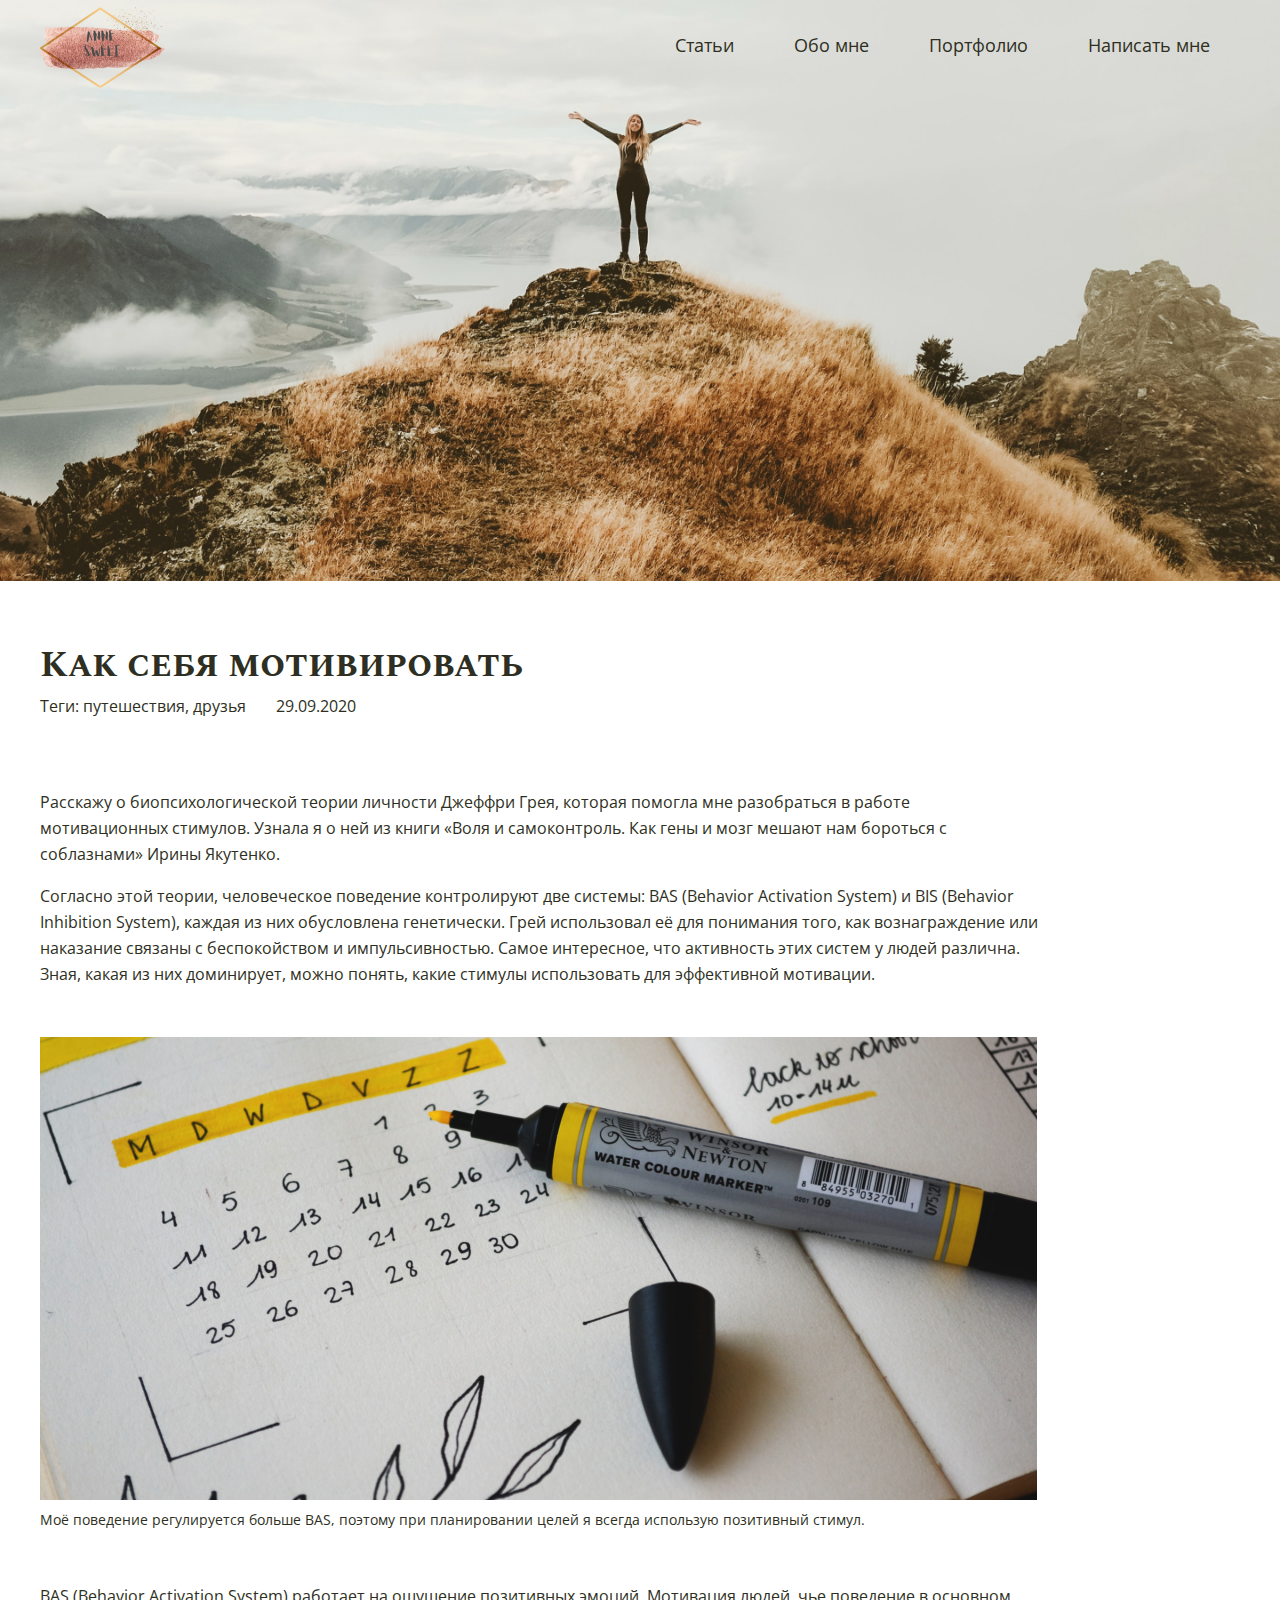
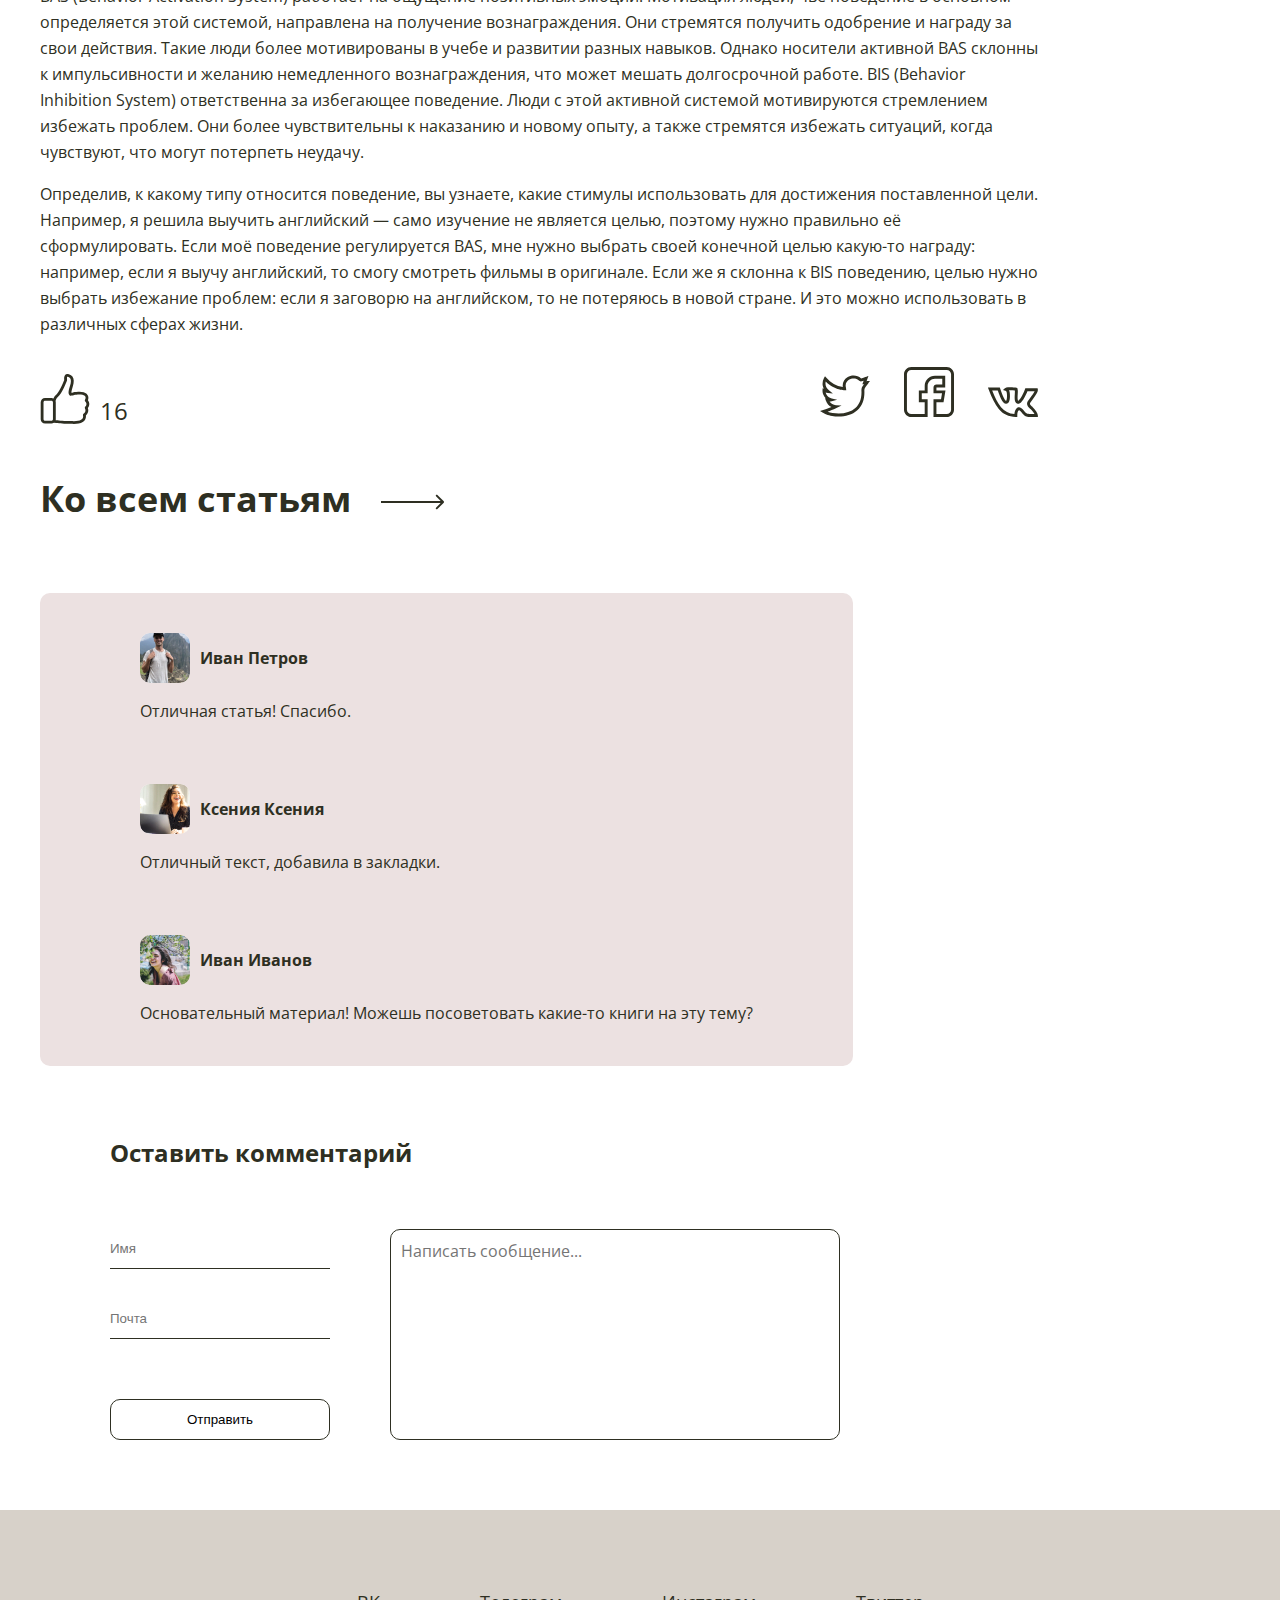
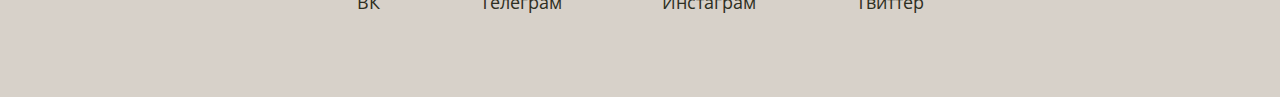
==== article1.html @ dd28cfa6 "Final" ====
<!DOCTYPE html>
<html lang="en">
<head>
    <meta charset="UTF-8">
    <meta name="viewport" content="width=device-width, initial-scale=1.0">
    <title>Как себя мотивировать</title>
    <link rel="stylesheet" href="./article1-style.css">
    <link href="https://fonts.googleapis.com/css2?family=Open+Sans:ital,wght@0,400;0,700;1,400&family=Spectral+SC:wght@700&display=swap" rel="stylesheet">
</head>
<body>
    <header class="intro">
        <div class="BG">
            <img src="./img/article-page-1/head.jpg" alt="">
        </div>
        
        <div class="head">
            <img src="./img/logo.png" alt="Anne sweet logo" class="logo">
            <nav class="nav">
                <a href='#' class="nav-item">Статьи</a>
                <a href='#' class="nav-item">Обо мне</a>
                <a href='#' class="nav-item">Портфолио</a>
                <a href='#' class="nav-item">Написать мне</a>
                
            </nav>
        </div>
    </header>

    <main>

        <div class="article">

            <div class="article-name">
                Как себя мотивировать
            </div>

            <div class="article-subname">
                <div>Теги: путешествия, друзья</div>
                <div>29.09.2020</div>
            </div>

            <p>
                Расскажу о биопсихологической теории личности Джеффри Грея, которая помогла мне разобраться в работе мотивационных стимулов. Узнала я о ней из книги «Воля и самоконтроль. Как гены и мозг мешают нам бороться с соблазнами» Ирины Якутенко.
            </p>
            <p>
                Согласно этой теории, человеческое поведение контролируют две системы: BAS (Behavior Activation System) и BIS (Behavior Inhibition System), каждая из них обусловлена генетически. Грей использовал её для понимания того, как вознаграждение или наказание связаны с беспокойством и импульсивностью. Самое интересное, что активность этих систем у людей различна. Зная, какая из них доминирует, можно понять, какие стимулы использовать для эффективной мотивации.
            </p>

            <figure>
                <img src="./img/article-page-1/calendar.jpg" alt="">
                <figcaption>Моё поведение регулируется больше BAS, поэтому при планировании целей я всегда использую позитивный стимул.</figcaption>
            </figure>

            <p>
                BAS (Behavior Activation System) работает на ощущение позитивных эмоций. Мотивация людей, чье поведение в основном определяется этой системой, направлена на получение вознаграждения. Они стремятся получить одобрение и награду
за свои действия. Такие люди более мотивированы в учебе и развитии разных навыков. Однако носители активной BAS склонны к импульсивности и желанию немедленного вознаграждения, что может мешать долгосрочной работе.
BIS (Behavior Inhibition System) ответственна за избегающее поведение. Люди с этой активной системой мотивируются стремлением избежать проблем. Они более чувствительны к наказанию и новому опыту, а также стремятся избежать ситуаций, когда чувствуют, что могут потерпеть неудачу.
            </p>

            <p>
                Определив, к какому типу относится поведение, вы узнаете, какие стимулы использовать для достижения поставленной цели. Например, я решила выучить английский — само изучение не является целью, поэтому нужно правильно
её сформулировать. Если моё поведение регулируется BAS, мне нужно выбрать своей конечной целью какую-то награду: например, если я выучу английский, то смогу смотреть фильмы в оригинале. Если же я склонна к BIS поведению, целью нужно выбрать избежание проблем: если я заговорю на английском, то не потеряюсь в новой стране. И это можно использовать в различных сферах жизни.
            </p>

            <div class="sharing">
                <div class="sharing-likes sharing-item">
                    <svg width="50" height="50" viewBox="0 0 50 50" fill="none" xmlns="http://www.w3.org/2000/svg">
                        <path d="M47.8435 33.9921C48.8682 32.6851 49.3596 31.284 49.2968 29.8411C49.2341 28.2518 48.5231 27.0075 47.9376 26.2442C48.6172 24.5504 48.8786 21.8841 46.6097 19.8139C44.9472 18.2978 42.1241 17.6182 38.2136 17.8064C35.4637 17.9318 33.1634 18.4442 33.0693 18.4651H33.0589C32.5361 18.5592 31.9819 18.6742 31.4173 18.7997C31.3755 18.1305 31.4905 16.468 32.7243 12.7248C34.1881 8.2706 34.1045 4.86198 32.4524 2.5826C30.7168 0.188206 27.9459 0 27.1304 0C26.3462 0 25.6247 0.324132 25.1124 0.920117C23.9518 2.26892 24.0877 4.75742 24.2341 5.90757C22.8539 9.60895 18.9853 18.6847 15.7126 21.2045C15.6498 21.2463 15.5976 21.2986 15.5453 21.3509C14.5833 22.3651 13.9351 23.463 13.4959 24.4249C12.879 24.0903 12.1785 23.9021 11.4257 23.9021H5.04758C2.64273 23.9021 0.697937 25.8574 0.697937 28.2518V45.2426C0.697937 47.6474 2.65319 49.5922 5.04758 49.5922H11.4257C12.3562 49.5922 13.2241 49.2995 13.9351 48.7976L16.3922 49.0903C16.7686 49.1426 23.4604 49.9895 30.3299 49.8536C31.5741 49.9477 32.7452 50 33.8326 50C35.7042 50 37.3353 49.8536 38.6946 49.5609C41.8941 48.8812 44.0794 47.522 45.1877 45.5249C46.0346 43.9983 46.0346 42.4822 45.8987 41.5203C47.9794 39.6382 48.3454 37.5575 48.2722 36.0937C48.2304 35.2468 48.0421 34.5253 47.8435 33.9921ZM5.04758 46.7691C4.20066 46.7691 3.52102 46.079 3.52102 45.2426V28.2413C3.52102 27.3944 4.21111 26.7148 5.04758 26.7148H11.4257C12.2726 26.7148 12.9522 27.4049 12.9522 28.2413V45.2321C12.9522 46.079 12.2621 46.7587 11.4257 46.7587H5.04758V46.7691ZM45.1668 32.7687C44.7276 33.2288 44.644 33.9293 44.9786 34.473C44.9786 34.4835 45.4073 35.2154 45.4595 36.2192C45.5327 37.5889 44.874 38.8018 43.4938 39.8369C43.0024 40.2133 42.8037 40.8616 43.0129 41.4471C43.0129 41.4575 43.4625 42.8377 42.7306 44.1447C42.03 45.3994 40.4721 46.2986 38.1091 46.8005C36.2165 47.2083 33.6444 47.2815 30.4867 47.0305C30.4449 47.0305 30.3926 47.0305 30.3403 47.0305C23.6172 47.1769 16.8209 46.2986 16.7477 46.2882H16.7372L15.6812 46.1627C15.7439 45.8699 15.7753 45.5563 15.7753 45.2426V28.2413C15.7753 27.7917 15.7021 27.3526 15.5766 26.9448C15.7649 26.2442 16.2876 24.6863 17.5214 23.3584C22.2161 19.6361 26.8063 7.07863 27.0049 6.53492C27.0886 6.31535 27.1095 6.07486 27.0677 5.83438C26.8899 4.66332 26.9526 3.23087 27.2036 2.80217C27.7577 2.81263 29.2529 2.96947 30.1521 4.21372C31.2186 5.688 31.1768 8.32288 30.0267 11.8151C28.2701 17.1372 28.1237 19.9394 29.5143 21.1731C30.2044 21.79 31.1245 21.8214 31.7937 21.5809C32.4315 21.4345 33.038 21.3091 33.613 21.215C33.6549 21.2045 33.7071 21.1941 33.749 21.1836C36.9589 20.4831 42.7096 20.0544 44.7067 21.8737C46.4006 23.4212 45.1981 25.4705 45.0622 25.6901C44.6754 26.2756 44.7904 27.0389 45.3132 27.5094C45.3236 27.5199 46.4215 28.555 46.4738 29.9456C46.5156 30.8762 46.0764 31.8277 45.1668 32.7687Z" fill="#2E2F22"/>
                    </svg>

                    <div class="sharing-likes-number">16</div>
                </div>

                <div class="sharing-sm">
                    <svg class="sharing-sm-item" width="50" height="42" viewBox="0 0 50 42" fill="none" xmlns="http://www.w3.org/2000/svg">
                        <path d="M50 6.05512C46.8548 6.20008 46.9234 6.18826 46.5679 6.21801L48.4306 0.898417C48.4306 0.898417 42.6163 3.03732 41.1423 3.41993C37.2711 -0.0594536 31.517 -0.213186 27.4033 2.3152C24.0345 4.38619 22.2263 7.94264 22.8294 12.0995C16.2731 11.1897 10.7491 8.08187 6.38771 2.84277L5.00832 1.18604L3.97758 3.0789C2.67487 5.47071 2.24228 8.20547 2.75917 10.7792C2.97127 11.8352 3.33176 12.8422 3.8311 13.7852L2.64778 13.3267L2.5074 15.3039C2.36511 17.3123 3.03383 19.6568 4.29649 21.5748C4.65202 22.115 5.10979 22.7082 5.69 23.2934L5.07851 23.1995L5.82466 25.4651C6.80542 28.4417 8.84247 30.7446 11.4861 32.0248C8.8459 33.1452 6.7131 33.8601 3.2074 35.0133L0 36.0676L2.96249 37.6874C4.09203 38.305 8.08334 40.3676 12.027 40.9863C20.7931 42.3611 30.6629 41.2415 37.3074 35.2574C42.9039 30.217 44.7403 23.0473 44.3588 15.5861C44.3012 14.4566 44.6106 13.3786 45.2301 12.5512C46.471 10.8944 49.9924 6.06619 50 6.05512ZM42.8875 10.7964C41.8587 12.1701 41.3433 13.9245 41.4356 15.7357C41.8205 23.2617 39.7728 29.0982 35.3489 33.0823C30.1811 37.7366 21.8456 39.5634 12.4805 38.0944C10.7845 37.8285 9.03168 37.233 7.58095 36.6383C10.5202 35.627 12.7899 34.7256 16.4555 32.9907L21.5725 30.5687L15.9229 30.2071C13.2168 30.0339 10.9634 28.7224 9.57832 26.5931C10.3138 26.5503 11.0229 26.4313 11.729 26.2345L17.1173 24.7338L11.684 23.4032C9.04388 22.7566 7.53899 21.177 6.74133 19.9654C6.21757 19.1693 5.8754 18.3537 5.67017 17.6018C6.2149 17.7479 6.85005 17.8521 7.8743 17.9535L12.9032 18.451L8.91876 15.3428C6.04782 13.1035 4.89731 9.73936 5.74074 6.50526C14.7007 15.7986 25.2209 15.1002 26.2798 15.3458C26.0467 13.0818 26.0406 13.0765 25.9796 12.8609C24.6235 8.067 27.5955 5.63284 28.936 4.80886C31.736 3.08805 36.1805 2.82865 39.2589 5.66374C39.9239 6.27561 40.823 6.51632 41.6645 6.30728C42.4198 6.11959 43.0397 5.92085 43.6466 5.70455L42.3832 9.31249L43.996 9.31364C43.6916 9.72181 43.3266 10.2105 42.8875 10.7964Z" fill="#2E2F22"/>
                    </svg>
                        

                    <svg class="sharing-sm-item" width="50" height="50" viewBox="0 0 50 50" fill="none" xmlns="http://www.w3.org/2000/svg">
                        <path d="M7.32422 50H23.6328V32.2266H17.7734V26.3672H23.6328V19.043C23.6328 15.0043 26.9184 11.7188 30.957 11.7188H38.2812V17.5781H32.4219C30.8064 17.5781 29.4922 18.8923 29.4922 20.5078V26.3672H38.0169L37.0403 32.2266H29.4922V50H42.6758C46.7144 50 50 46.7144 50 42.6758V7.32422C50 3.2856 46.7144 0 42.6758 0H7.32422C3.2856 0 0 3.2856 0 7.32422V42.6758C0 46.7144 3.2856 50 7.32422 50ZM2.92969 7.32422C2.92969 4.90112 4.90112 2.92969 7.32422 2.92969H42.6758C45.0989 2.92969 47.0703 4.90112 47.0703 7.32422V42.6758C47.0703 45.0989 45.0989 47.0703 42.6758 47.0703H32.4219V35.1562H39.5222L41.4753 23.4375H32.4219V20.5078H41.2109V8.78906H30.957C25.3029 8.78906 20.7031 13.3888 20.7031 19.043V23.4375H14.8438V35.1562H20.7031V47.0703H7.32422C4.90112 47.0703 2.92969 45.0989 2.92969 42.6758V7.32422Z" fill="#2E2F22"/>
                    </svg>

                    <svg class="sharing-sm-item" width="50" height="30" viewBox="0 0 50 30" fill="none" xmlns="http://www.w3.org/2000/svg">
                        <path d="M44.5058 19.8928L44.4787 19.8676C44.0518 19.4736 42.7441 18.201 42.3032 17.6448C41.7855 16.9509 41.9049 16.4962 42.2929 15.8149C42.7831 14.9539 43.7653 13.6332 44.8048 12.2348C48.1343 7.75707 50.2839 4.65724 49.8414 2.4554L49.603 1.27932L37.307 1.28466C37.2639 1.40063 36.6223 4.21932 33.9146 9.01898C31.9512 12.4991 30.6634 13.5924 30.2098 13.7854L30.1396 13.7641C29.992 13.5817 29.7341 13.0896 29.628 11.8213C29.5174 10.4926 29.6155 8.88394 29.7104 7.3283C29.8215 5.50411 29.9172 3.92863 29.6879 2.80139L29.3145 0.96499C28.8632 0.892893 27.2111 0.255455 22.6078 0.207009C18.6226 0.166191 17.4519 0.74183 16.877 1.24919L14.9754 2.92727L17.379 3.73599C18.2938 4.04384 18.5974 4.39899 18.8465 6.15947C19.0091 7.30694 19.0941 9.23527 18.9186 10.9568C18.6665 13.4253 18.0619 13.8846 18.0306 13.909C17.9264 13.8736 17.0433 13.4871 15.5102 10.2458C14.4467 7.99778 13.5144 5.33855 12.833 3.39686C12.0533 1.17327 12.1937 1.64668 11.7981 0.596108L-0.0976562 0.595727L0.672151 2.587C3.88146 10.8966 6.82603 17.3858 10.7666 22.0466C15.1203 27.196 20.5311 29.8923 27.8195 29.8923H29.2843V28.4274C29.2843 27.058 29.3976 26.0719 29.6406 25.3242C29.789 24.8687 29.9862 24.4922 30.1934 24.0974C30.5009 23.516 30.8015 23.2669 30.9655 23.2299C31.1143 23.1959 31.3759 23.305 31.6659 23.5213C32.4982 24.142 33.1589 24.9576 33.8586 25.8212C34.8679 27.0675 35.9116 28.3557 37.5676 29.1991C38.4724 29.66 40.1311 29.8927 41.0439 29.8927C41.2854 29.8927 49.8918 29.8923 49.9024 29.8923L49.8395 28.3672C49.7457 26.0867 47.9508 23.2352 44.5058 19.8928ZM41.1008 26.9626H41.0771C40.4477 26.9729 39.2464 26.7665 38.897 26.5887C37.7961 26.028 37.0267 25.0777 36.1352 23.9776C35.3528 23.0113 34.5437 22.0122 33.4172 21.1726C32.5062 20.4932 31.6788 20.2945 31.0219 20.2945C30.7595 20.2945 30.5237 20.3261 30.3216 20.3719C29.559 20.5436 28.4684 21.0921 27.6013 22.7321C27.3568 23.1986 27.0794 23.727 26.8548 24.4182C26.6194 25.1414 26.4729 25.9452 26.4031 26.9229C20.9107 26.6109 16.6249 24.438 13.0039 20.1552C9.63747 16.1731 6.98892 10.6032 4.18397 3.52428C4.38691 3.52428 9.47229 3.52504 9.77251 3.52504C9.86444 3.78329 9.96363 4.06635 10.0689 4.36618C10.8032 6.46084 11.8092 9.32911 12.9944 11.7751C14.6916 15.2778 16.2415 16.8399 18.0195 16.8399C18.9072 16.8399 19.7033 16.4638 20.3217 15.7515C21.2033 14.7365 21.7152 13.061 21.8869 10.6292C22.0223 8.71151 21.8964 6.80149 21.7476 5.74901C21.6248 4.88307 21.4497 3.97403 21.0225 3.15959C22.8432 3.07757 25.2812 3.20727 26.8258 3.42891C26.9661 4.19338 26.8746 5.69599 26.7861 7.14977C26.5721 10.6616 26.3512 14.2856 28.2101 15.9812C28.537 16.2795 28.8838 16.4393 28.8937 16.4458L29.8398 16.7361C30.2048 16.6236 32.3193 17.6963 36.3232 10.7089C37.6061 8.47004 38.8005 5.89016 39.4437 4.2052C40.9352 4.20215 46.0168 4.20787 46.6138 4.20863C45.7681 6.06983 43.7638 8.72448 42.4538 10.4865C41.3117 12.0223 40.3256 13.3487 39.7469 14.3649C38.6719 16.2528 38.8528 17.9355 39.9724 19.4198L39.9899 19.4427C40.6148 20.238 42.1578 21.7105 42.4779 22.0073C44.7965 24.2583 45.9138 25.8754 46.4456 26.9622H41.1008V26.9626Z" fill="#2E2F22"/>
                    </svg>   
                        
                </div>
            </div>

            <div class="back">
                Ко всем статьям
                <svg width="64" height="16" viewBox="0 0 64 16" fill="none" xmlns="http://www.w3.org/2000/svg">
                    <path d="M62.7796 8.70711C63.1702 8.31658 63.1702 7.68342 62.7796 7.29289L56.4157 0.928932C56.0252 0.538408 55.392 0.538408 55.0015 0.928932C54.6109 1.31946 54.6109 1.95262 55.0015 2.34315L60.6583 8L55.0015 13.6569C54.6109 14.0474 54.6109 14.6805 55.0015 15.0711C55.392 15.4616 56.0252 15.4616 56.4157 15.0711L62.7796 8.70711ZM0 9H62.0725V7H0V9Z" fill="#2E2F22"/>
                </svg>
                    
            </div>
            

        </div>

        <div class="reviews rounded">
            <div class="reviews-item">
                <div class="reviews-item-up">
                    <img class="rounded" src="./img/article-page-1/avatars/1.jpg" alt="">
                    <div class="reviews-item-up-name">Иван Петров</div>
                </div>
                <div class="reviews-item-content">
                    Отличная статья! Спасибо.
                </div>
            </div>

            <div class="reviews-item">
                <div class="reviews-item-up">
                    <img class="rounded" src="./img/article-page-1/avatars/2.jpg" alt="">
                    <div class="reviews-item-up-name">Ксения Ксения</div>
                </div>
                <div class="reviews-item-content">
                    Отличный текст, добавила в закладки.
                </div>
            </div>

            <div class="reviews-item">
                <div class="reviews-item-up">
                    <img class="rounded" src="./img/article-page-1/avatars/3.png" alt="">
                    <div class="reviews-item-up-name">Иван Иванов</div>
                </div>
                <div class="reviews-item-content">
                    Основательный материал! Можешь посоветовать какие-то книги на эту тему?
                </div>
            </div>
        </div>

        <form action="https://echo.htmlacademy.ru/courses" method="post" class="form">
            <div class="form-title">Оставить комментарий</div>
            
            <div class="form-inner">
                <div class="form-left">
                    <input type="text" name="name" class="form-name form-item" placeholder="Имя" required>
                    <input type="email" name="email" class="form-email form-item" placeholder="Почта" required>
                    <input type="button" name='submit' value="Отправить" class="rounded submit-button">
                </div>

                <div class="form-right">
                    <textarea  min="10" max="200" class="form-message rounded" name="message" placeholder="Написать сообщение..."></textarea>
                </div>
            </div>
        
        </form>

    </main>


    <footer class="footer">

        <div class="footer-item footer-vk">ВК</div>
        <div class="footer-item footer-telegram">Телеграм</div>
        <div class="footer-item footer-instagram">Инстаграм</div>
        <div class="footer-item footer-twitter">Твиттер</div>

    </footer>



</body>
</html>
---- article1-style.css ----
body {
    margin: 0;
    box-sizing: border-box;
    font-family: 'Open Sans';
    font-style: normal;
    font-weight: normal;
    font-size: 18px;
    line-height: 25px;
    color: #2E2F22;
}

/* p {
    font-family: Open Sans;
    font-style: normal;
    font-weight: normal;
    font-size: 16px;
    line-height: 26px;
} */

a {
    text-decoration: none;
    color: #2E2F22;
}

.rounded {
    border-radius: 10px;
}

.button {
    margin-top: 80px;
    background-color: #fff;
    padding: 14px 50px;
    outline: none;
    border: 1px solid black;
    cursor: pointer;
}

/* ХЕДЕР */

.BG {
    width: 100%;
    height: 581px;
    position: absolute;
    top: 0;
    left: 0;
    overflow: hidden;
    z-index: -1;
}

.BG img {
    object-fit: cover;
    width: 100%;
    

}

/* ХЕДЕР НАВИГАЦИЯ */

.head {
    display: flex;
    justify-content: space-between;
    width: 1200px;
    margin: 5px auto 0;
    align-items: center;
}

.nav {
    display: flex;
}

.nav-item {
    margin: 0 30px;
    border-bottom: 2px solid transparent;
    transition: border-bottom 0.2s;
}

.nav-item:hover {
    border-bottom: 2px solid #2E2F22;
}

/* MAIN */

main {
    font-family: Open Sans;
    font-style: normal;
    font-weight: normal;
    font-size: 16px;
    line-height: 26px;
    color: #2E2F22;
    margin: 550px auto 0;
    width: 1200px;


    color: #2E2F22;
}

/* СТАТЬЯ */

figure {
    margin: 50px 0;
}

figcaption {
    font-family: Open Sans;
    font-style: normal;
    font-weight: normal;
    font-size: 14px;
    line-height: 26px;
}

.article {
    padding-right: 202px;
    box-sizing: border-box;
}

.article-name {
    font-family: Spectral SC;
    font-style: normal;
    font-weight: bold;
    font-size: 36px;
    line-height: 55px;
}

.article-subname {
    display: flex;
    margin-bottom: 70px;
}

.article-subname div:first-child {
    margin-right: 30px;
}

/* ОЦЕНКА И СОЦСЕТИ */

.sharing {
    display: flex;
    justify-content: space-between;
    margin: 30px 0 50px;
}

.sharing-item {
    display: flex;
    align-items: flex-end;
}

.sharing-likes div {
    font-size: 24px;
    line-height: 26px;
    margin-left: 10px;
}

.sharing-sm-item {
    margin-left: 30px;
}

/* НАЗАД К СТАТЬЯМ */

.back {
    display: flex;
    align-items: center;
    font-weight: bold;
    font-size: 36px;
    line-height: 49px;
    cursor: pointer;
    width: fit-content;
}

.back svg {
    margin-left: 30px;
    margin-top: 6px;
}

/* ОТЗЫВЫ */

.reviews {
    background-color: #ECE1E1;
    padding: 40px 100px;
    width: fit-content;
    margin: 70px 0;
}

.reviews-item-up {
    display: flex;
    align-items: center;
}

.reviews-item-up-name {
    font-weight: bold;
    line-height: 22px;
    margin-left: 10px;
}

.reviews-item-content {
    margin: 15px 0 60px;
}

.reviews-item:last-child .reviews-item-content {
    margin-bottom: 0;
}

/* ФОРМА */

form {
    margin: 70px 0;
    padding: 0 70px;
    font-family: Open Sans;
    font-style: normal;
    font-weight: normal;
    font-size: 16px;
    line-height: 22px;
}

.form-title {
    font-weight: bold;
    font-size: 24px;
    line-height: 33px;
}

.form-inner {
    display: flex;
    margin-top: 60px;
}

.form-left {
    display: flex;
    flex-direction: column;
    margin-right: 60px;
    width: 220px;
}

.form-item {
    outline: none;
    border: none;
    border-bottom: 1px solid #2E2F22;
    padding: 12px 0;
    margin-bottom: 30px;
    
}

.form-message {
    outline: none;
    width: 450px;
    height: 100%;
    border: 1px solid #2E2F22;
    resize: none;
    padding: 10px;
    box-sizing: border-box;
    font-family: Open Sans;
    font-size: 16px;
    line-height: 22px;
}

.submit-button {
    outline: none;
    justify-self: center;
    background-color: #fff;
    border: 1px solid #2E2F22;
    padding: 12px 0;
    cursor: pointer;
    margin-top: 30px;
}



/* ФУТЕР */

footer {
    display: flex;
    padding: 80px;
    justify-content: center;
    background-color: #D7D1C9;
}

.footer-item {
    margin: 0 50px;
    border-bottom: 2px solid transparent;
    cursor: pointer;
    transition: border-bottom 0.1s;
}

.footer-item:hover {
    border-bottom: 2px solid #2E2F22;
}
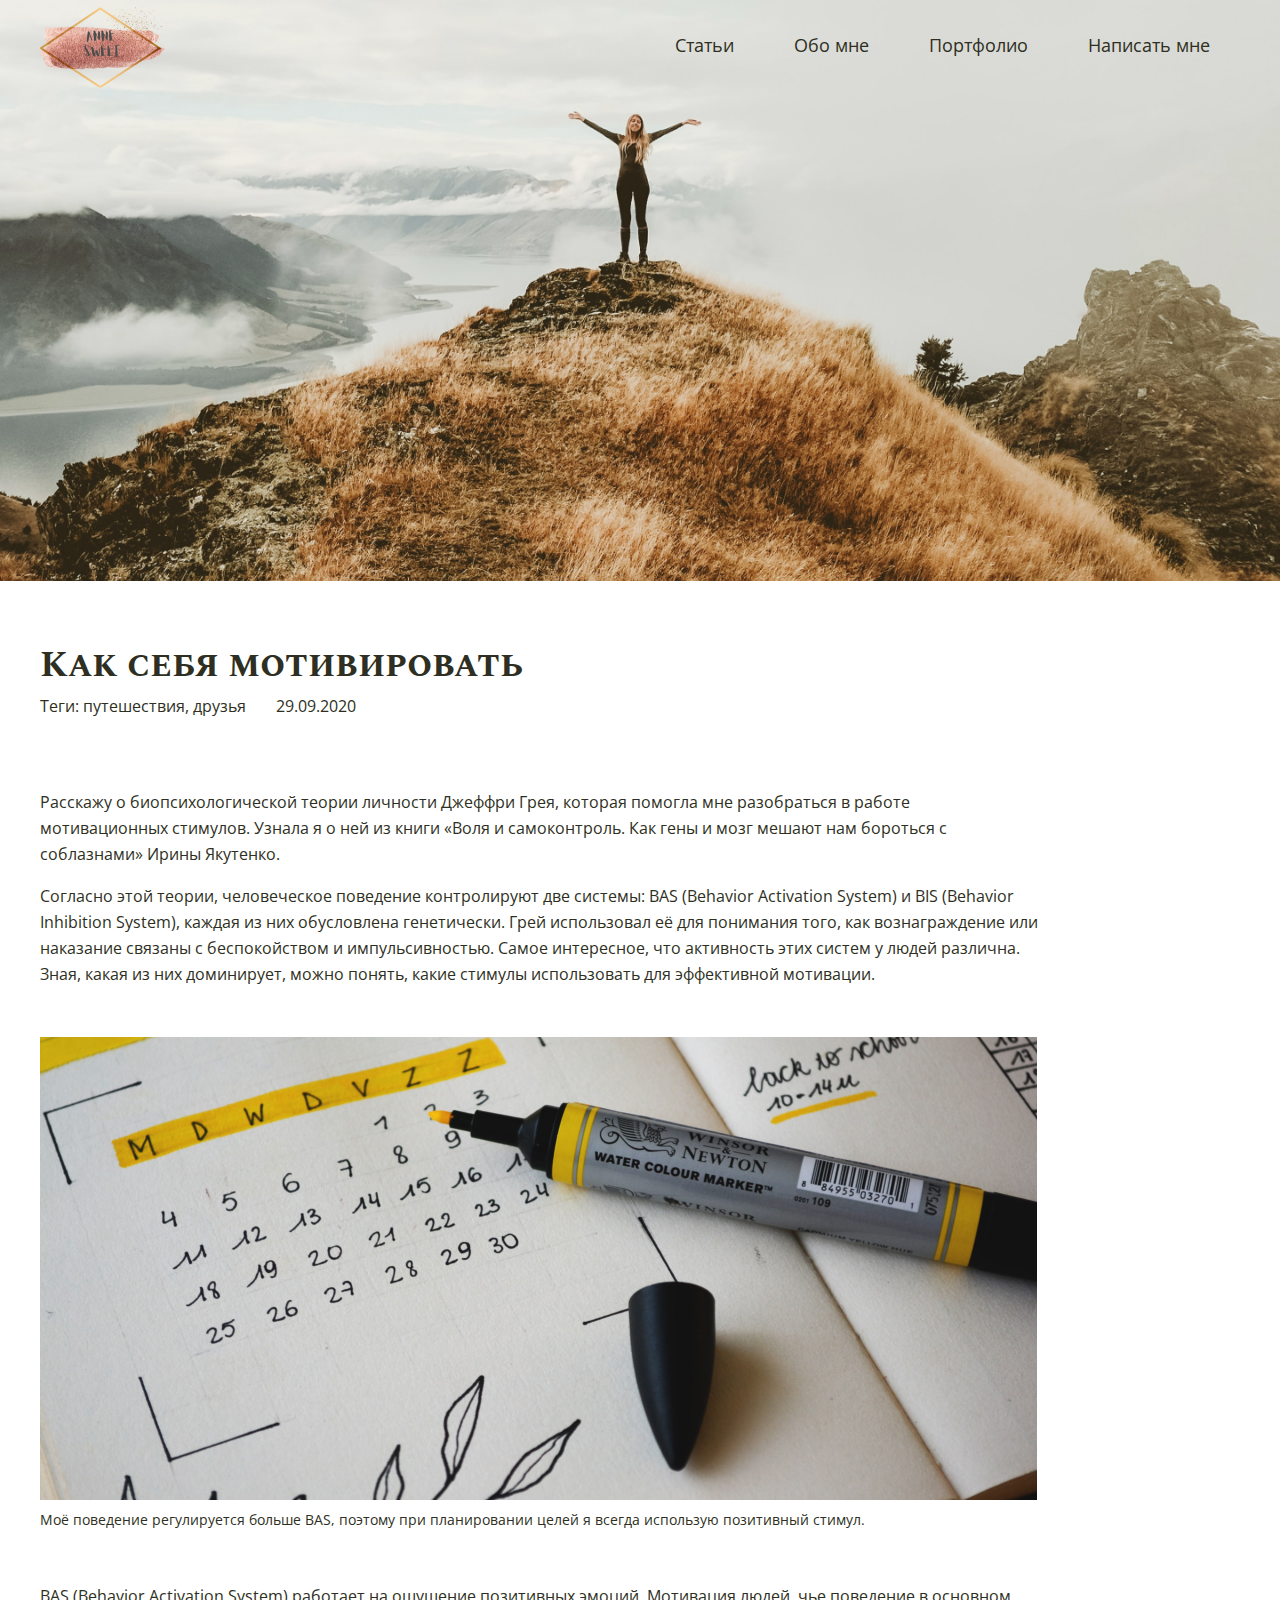
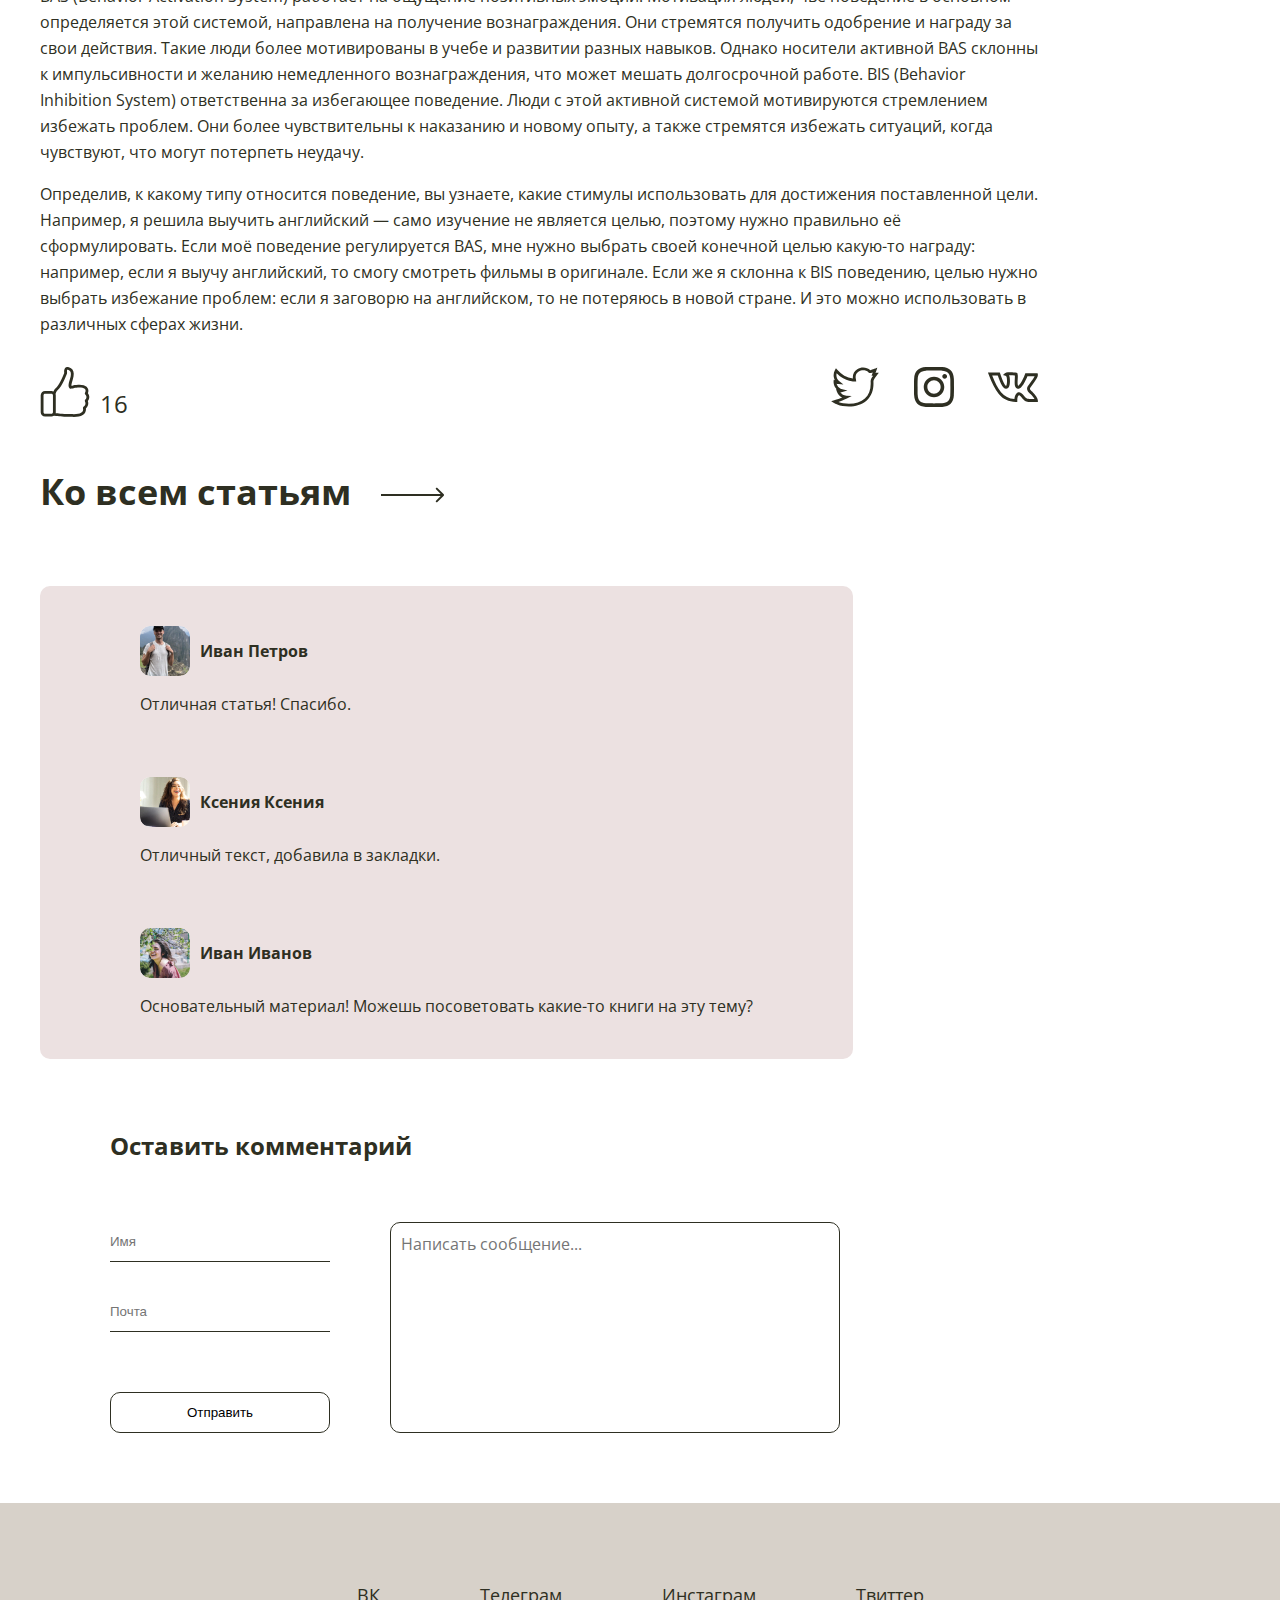
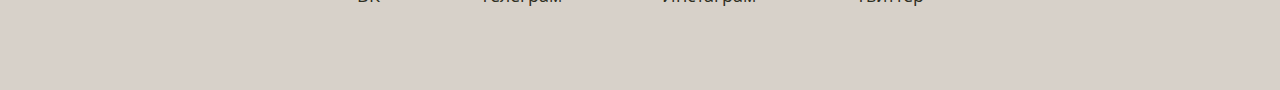
==== commit 511aa3b6: "links" ====
--- a/article1.html
+++ b/article1.html
@@ -6,6 +6,7 @@
     <title>Как себя мотивировать</title>
     <link rel="stylesheet" href="./article1-style.css">
     <link href="https://fonts.googleapis.com/css2?family=Open+Sans:ital,wght@0,400;0,700;1,400&family=Spectral+SC:wght@700&display=swap" rel="stylesheet">
+    <script src="./article1.js" defer></script>
 </head>
 <body>
     <header class="intro">
@@ -16,10 +17,10 @@
         <div class="head">
             <img src="./img/logo.png" alt="Anne sweet logo" class="logo">
             <nav class="nav">
-                <a href='#' class="nav-item">Статьи</a>
-                <a href='#' class="nav-item">Обо мне</a>
-                <a href='#' class="nav-item">Портфолио</a>
-                <a href='#' class="nav-item">Написать мне</a>
+                <a href='./index.html#articles' class="nav-item">Статьи</a>
+                <a href='./index.html#aboutMe' class="nav-item">Обо мне</a>
+                <a href='./index.html#portfolio' class="nav-item">Портфолио</a>
+                <a href='./index.html#form' class="nav-item">Написать мне</a>
                 
             </nav>
         </div>
@@ -62,38 +63,43 @@
             </p>
 
             <div class="sharing">
-                <div class="sharing-likes sharing-item">
-                    <svg width="50" height="50" viewBox="0 0 50 50" fill="none" xmlns="http://www.w3.org/2000/svg">
+                <a class="sharing-likes sharing-item">
+                    <svg class="like" width="50" height="50" viewBox="0 0 50 50" fill="none" xmlns="http://www.w3.org/2000/svg">
                         <path d="M47.8435 33.9921C48.8682 32.6851 49.3596 31.284 49.2968 29.8411C49.2341 28.2518 48.5231 27.0075 47.9376 26.2442C48.6172 24.5504 48.8786 21.8841 46.6097 19.8139C44.9472 18.2978 42.1241 17.6182 38.2136 17.8064C35.4637 17.9318 33.1634 18.4442 33.0693 18.4651H33.0589C32.5361 18.5592 31.9819 18.6742 31.4173 18.7997C31.3755 18.1305 31.4905 16.468 32.7243 12.7248C34.1881 8.2706 34.1045 4.86198 32.4524 2.5826C30.7168 0.188206 27.9459 0 27.1304 0C26.3462 0 25.6247 0.324132 25.1124 0.920117C23.9518 2.26892 24.0877 4.75742 24.2341 5.90757C22.8539 9.60895 18.9853 18.6847 15.7126 21.2045C15.6498 21.2463 15.5976 21.2986 15.5453 21.3509C14.5833 22.3651 13.9351 23.463 13.4959 24.4249C12.879 24.0903 12.1785 23.9021 11.4257 23.9021H5.04758C2.64273 23.9021 0.697937 25.8574 0.697937 28.2518V45.2426C0.697937 47.6474 2.65319 49.5922 5.04758 49.5922H11.4257C12.3562 49.5922 13.2241 49.2995 13.9351 48.7976L16.3922 49.0903C16.7686 49.1426 23.4604 49.9895 30.3299 49.8536C31.5741 49.9477 32.7452 50 33.8326 50C35.7042 50 37.3353 49.8536 38.6946 49.5609C41.8941 48.8812 44.0794 47.522 45.1877 45.5249C46.0346 43.9983 46.0346 42.4822 45.8987 41.5203C47.9794 39.6382 48.3454 37.5575 48.2722 36.0937C48.2304 35.2468 48.0421 34.5253 47.8435 33.9921ZM5.04758 46.7691C4.20066 46.7691 3.52102 46.079 3.52102 45.2426V28.2413C3.52102 27.3944 4.21111 26.7148 5.04758 26.7148H11.4257C12.2726 26.7148 12.9522 27.4049 12.9522 28.2413V45.2321C12.9522 46.079 12.2621 46.7587 11.4257 46.7587H5.04758V46.7691ZM45.1668 32.7687C44.7276 33.2288 44.644 33.9293 44.9786 34.473C44.9786 34.4835 45.4073 35.2154 45.4595 36.2192C45.5327 37.5889 44.874 38.8018 43.4938 39.8369C43.0024 40.2133 42.8037 40.8616 43.0129 41.4471C43.0129 41.4575 43.4625 42.8377 42.7306 44.1447C42.03 45.3994 40.4721 46.2986 38.1091 46.8005C36.2165 47.2083 33.6444 47.2815 30.4867 47.0305C30.4449 47.0305 30.3926 47.0305 30.3403 47.0305C23.6172 47.1769 16.8209 46.2986 16.7477 46.2882H16.7372L15.6812 46.1627C15.7439 45.8699 15.7753 45.5563 15.7753 45.2426V28.2413C15.7753 27.7917 15.7021 27.3526 15.5766 26.9448C15.7649 26.2442 16.2876 24.6863 17.5214 23.3584C22.2161 19.6361 26.8063 7.07863 27.0049 6.53492C27.0886 6.31535 27.1095 6.07486 27.0677 5.83438C26.8899 4.66332 26.9526 3.23087 27.2036 2.80217C27.7577 2.81263 29.2529 2.96947 30.1521 4.21372C31.2186 5.688 31.1768 8.32288 30.0267 11.8151C28.2701 17.1372 28.1237 19.9394 29.5143 21.1731C30.2044 21.79 31.1245 21.8214 31.7937 21.5809C32.4315 21.4345 33.038 21.3091 33.613 21.215C33.6549 21.2045 33.7071 21.1941 33.749 21.1836C36.9589 20.4831 42.7096 20.0544 44.7067 21.8737C46.4006 23.4212 45.1981 25.4705 45.0622 25.6901C44.6754 26.2756 44.7904 27.0389 45.3132 27.5094C45.3236 27.5199 46.4215 28.555 46.4738 29.9456C46.5156 30.8762 46.0764 31.8277 45.1668 32.7687Z" fill="#2E2F22"/>
                     </svg>
 
                     <div class="sharing-likes-number">16</div>
-                </div>
+                </a>
 
                 <div class="sharing-sm">
-                    <svg class="sharing-sm-item" width="50" height="42" viewBox="0 0 50 42" fill="none" xmlns="http://www.w3.org/2000/svg">
-                        <path d="M50 6.05512C46.8548 6.20008 46.9234 6.18826 46.5679 6.21801L48.4306 0.898417C48.4306 0.898417 42.6163 3.03732 41.1423 3.41993C37.2711 -0.0594536 31.517 -0.213186 27.4033 2.3152C24.0345 4.38619 22.2263 7.94264 22.8294 12.0995C16.2731 11.1897 10.7491 8.08187 6.38771 2.84277L5.00832 1.18604L3.97758 3.0789C2.67487 5.47071 2.24228 8.20547 2.75917 10.7792C2.97127 11.8352 3.33176 12.8422 3.8311 13.7852L2.64778 13.3267L2.5074 15.3039C2.36511 17.3123 3.03383 19.6568 4.29649 21.5748C4.65202 22.115 5.10979 22.7082 5.69 23.2934L5.07851 23.1995L5.82466 25.4651C6.80542 28.4417 8.84247 30.7446 11.4861 32.0248C8.8459 33.1452 6.7131 33.8601 3.2074 35.0133L0 36.0676L2.96249 37.6874C4.09203 38.305 8.08334 40.3676 12.027 40.9863C20.7931 42.3611 30.6629 41.2415 37.3074 35.2574C42.9039 30.217 44.7403 23.0473 44.3588 15.5861C44.3012 14.4566 44.6106 13.3786 45.2301 12.5512C46.471 10.8944 49.9924 6.06619 50 6.05512ZM42.8875 10.7964C41.8587 12.1701 41.3433 13.9245 41.4356 15.7357C41.8205 23.2617 39.7728 29.0982 35.3489 33.0823C30.1811 37.7366 21.8456 39.5634 12.4805 38.0944C10.7845 37.8285 9.03168 37.233 7.58095 36.6383C10.5202 35.627 12.7899 34.7256 16.4555 32.9907L21.5725 30.5687L15.9229 30.2071C13.2168 30.0339 10.9634 28.7224 9.57832 26.5931C10.3138 26.5503 11.0229 26.4313 11.729 26.2345L17.1173 24.7338L11.684 23.4032C9.04388 22.7566 7.53899 21.177 6.74133 19.9654C6.21757 19.1693 5.8754 18.3537 5.67017 17.6018C6.2149 17.7479 6.85005 17.8521 7.8743 17.9535L12.9032 18.451L8.91876 15.3428C6.04782 13.1035 4.89731 9.73936 5.74074 6.50526C14.7007 15.7986 25.2209 15.1002 26.2798 15.3458C26.0467 13.0818 26.0406 13.0765 25.9796 12.8609C24.6235 8.067 27.5955 5.63284 28.936 4.80886C31.736 3.08805 36.1805 2.82865 39.2589 5.66374C39.9239 6.27561 40.823 6.51632 41.6645 6.30728C42.4198 6.11959 43.0397 5.92085 43.6466 5.70455L42.3832 9.31249L43.996 9.31364C43.6916 9.72181 43.3266 10.2105 42.8875 10.7964Z" fill="#2E2F22"/>
-                    </svg>
-                        
-
-                    <svg class="sharing-sm-item" width="50" height="50" viewBox="0 0 50 50" fill="none" xmlns="http://www.w3.org/2000/svg">
-                        <path d="M7.32422 50H23.6328V32.2266H17.7734V26.3672H23.6328V19.043C23.6328 15.0043 26.9184 11.7188 30.957 11.7188H38.2812V17.5781H32.4219C30.8064 17.5781 29.4922 18.8923 29.4922 20.5078V26.3672H38.0169L37.0403 32.2266H29.4922V50H42.6758C46.7144 50 50 46.7144 50 42.6758V7.32422C50 3.2856 46.7144 0 42.6758 0H7.32422C3.2856 0 0 3.2856 0 7.32422V42.6758C0 46.7144 3.2856 50 7.32422 50ZM2.92969 7.32422C2.92969 4.90112 4.90112 2.92969 7.32422 2.92969H42.6758C45.0989 2.92969 47.0703 4.90112 47.0703 7.32422V42.6758C47.0703 45.0989 45.0989 47.0703 42.6758 47.0703H32.4219V35.1562H39.5222L41.4753 23.4375H32.4219V20.5078H41.2109V8.78906H30.957C25.3029 8.78906 20.7031 13.3888 20.7031 19.043V23.4375H14.8438V35.1562H20.7031V47.0703H7.32422C4.90112 47.0703 2.92969 45.0989 2.92969 42.6758V7.32422Z" fill="#2E2F22"/>
-                    </svg>
-
-                    <svg class="sharing-sm-item" width="50" height="30" viewBox="0 0 50 30" fill="none" xmlns="http://www.w3.org/2000/svg">
-                        <path d="M44.5058 19.8928L44.4787 19.8676C44.0518 19.4736 42.7441 18.201 42.3032 17.6448C41.7855 16.9509 41.9049 16.4962 42.2929 15.8149C42.7831 14.9539 43.7653 13.6332 44.8048 12.2348C48.1343 7.75707 50.2839 4.65724 49.8414 2.4554L49.603 1.27932L37.307 1.28466C37.2639 1.40063 36.6223 4.21932 33.9146 9.01898C31.9512 12.4991 30.6634 13.5924 30.2098 13.7854L30.1396 13.7641C29.992 13.5817 29.7341 13.0896 29.628 11.8213C29.5174 10.4926 29.6155 8.88394 29.7104 7.3283C29.8215 5.50411 29.9172 3.92863 29.6879 2.80139L29.3145 0.96499C28.8632 0.892893 27.2111 0.255455 22.6078 0.207009C18.6226 0.166191 17.4519 0.74183 16.877 1.24919L14.9754 2.92727L17.379 3.73599C18.2938 4.04384 18.5974 4.39899 18.8465 6.15947C19.0091 7.30694 19.0941 9.23527 18.9186 10.9568C18.6665 13.4253 18.0619 13.8846 18.0306 13.909C17.9264 13.8736 17.0433 13.4871 15.5102 10.2458C14.4467 7.99778 13.5144 5.33855 12.833 3.39686C12.0533 1.17327 12.1937 1.64668 11.7981 0.596108L-0.0976562 0.595727L0.672151 2.587C3.88146 10.8966 6.82603 17.3858 10.7666 22.0466C15.1203 27.196 20.5311 29.8923 27.8195 29.8923H29.2843V28.4274C29.2843 27.058 29.3976 26.0719 29.6406 25.3242C29.789 24.8687 29.9862 24.4922 30.1934 24.0974C30.5009 23.516 30.8015 23.2669 30.9655 23.2299C31.1143 23.1959 31.3759 23.305 31.6659 23.5213C32.4982 24.142 33.1589 24.9576 33.8586 25.8212C34.8679 27.0675 35.9116 28.3557 37.5676 29.1991C38.4724 29.66 40.1311 29.8927 41.0439 29.8927C41.2854 29.8927 49.8918 29.8923 49.9024 29.8923L49.8395 28.3672C49.7457 26.0867 47.9508 23.2352 44.5058 19.8928ZM41.1008 26.9626H41.0771C40.4477 26.9729 39.2464 26.7665 38.897 26.5887C37.7961 26.028 37.0267 25.0777 36.1352 23.9776C35.3528 23.0113 34.5437 22.0122 33.4172 21.1726C32.5062 20.4932 31.6788 20.2945 31.0219 20.2945C30.7595 20.2945 30.5237 20.3261 30.3216 20.3719C29.559 20.5436 28.4684 21.0921 27.6013 22.7321C27.3568 23.1986 27.0794 23.727 26.8548 24.4182C26.6194 25.1414 26.4729 25.9452 26.4031 26.9229C20.9107 26.6109 16.6249 24.438 13.0039 20.1552C9.63747 16.1731 6.98892 10.6032 4.18397 3.52428C4.38691 3.52428 9.47229 3.52504 9.77251 3.52504C9.86444 3.78329 9.96363 4.06635 10.0689 4.36618C10.8032 6.46084 11.8092 9.32911 12.9944 11.7751C14.6916 15.2778 16.2415 16.8399 18.0195 16.8399C18.9072 16.8399 19.7033 16.4638 20.3217 15.7515C21.2033 14.7365 21.7152 13.061 21.8869 10.6292C22.0223 8.71151 21.8964 6.80149 21.7476 5.74901C21.6248 4.88307 21.4497 3.97403 21.0225 3.15959C22.8432 3.07757 25.2812 3.20727 26.8258 3.42891C26.9661 4.19338 26.8746 5.69599 26.7861 7.14977C26.5721 10.6616 26.3512 14.2856 28.2101 15.9812C28.537 16.2795 28.8838 16.4393 28.8937 16.4458L29.8398 16.7361C30.2048 16.6236 32.3193 17.6963 36.3232 10.7089C37.6061 8.47004 38.8005 5.89016 39.4437 4.2052C40.9352 4.20215 46.0168 4.20787 46.6138 4.20863C45.7681 6.06983 43.7638 8.72448 42.4538 10.4865C41.3117 12.0223 40.3256 13.3487 39.7469 14.3649C38.6719 16.2528 38.8528 17.9355 39.9724 19.4198L39.9899 19.4427C40.6148 20.238 42.1578 21.7105 42.4779 22.0073C44.7965 24.2583 45.9138 25.8754 46.4456 26.9622H41.1008V26.9626Z" fill="#2E2F22"/>
-                    </svg>   
+                    <a href="https://twitter.com/thealekzzz">
+                        <svg class="sharing-sm-item" width="50" height="40" viewBox="0 0 50 42" fill="none" xmlns="http://www.w3.org/2000/svg">
+                            <path d="M50 6.05512C46.8548 6.20008 46.9234 6.18826 46.5679 6.21801L48.4306 0.898417C48.4306 0.898417 42.6163 3.03732 41.1423 3.41993C37.2711 -0.0594536 31.517 -0.213186 27.4033 2.3152C24.0345 4.38619 22.2263 7.94264 22.8294 12.0995C16.2731 11.1897 10.7491 8.08187 6.38771 2.84277L5.00832 1.18604L3.97758 3.0789C2.67487 5.47071 2.24228 8.20547 2.75917 10.7792C2.97127 11.8352 3.33176 12.8422 3.8311 13.7852L2.64778 13.3267L2.5074 15.3039C2.36511 17.3123 3.03383 19.6568 4.29649 21.5748C4.65202 22.115 5.10979 22.7082 5.69 23.2934L5.07851 23.1995L5.82466 25.4651C6.80542 28.4417 8.84247 30.7446 11.4861 32.0248C8.8459 33.1452 6.7131 33.8601 3.2074 35.0133L0 36.0676L2.96249 37.6874C4.09203 38.305 8.08334 40.3676 12.027 40.9863C20.7931 42.3611 30.6629 41.2415 37.3074 35.2574C42.9039 30.217 44.7403 23.0473 44.3588 15.5861C44.3012 14.4566 44.6106 13.3786 45.2301 12.5512C46.471 10.8944 49.9924 6.06619 50 6.05512ZM42.8875 10.7964C41.8587 12.1701 41.3433 13.9245 41.4356 15.7357C41.8205 23.2617 39.7728 29.0982 35.3489 33.0823C30.1811 37.7366 21.8456 39.5634 12.4805 38.0944C10.7845 37.8285 9.03168 37.233 7.58095 36.6383C10.5202 35.627 12.7899 34.7256 16.4555 32.9907L21.5725 30.5687L15.9229 30.2071C13.2168 30.0339 10.9634 28.7224 9.57832 26.5931C10.3138 26.5503 11.0229 26.4313 11.729 26.2345L17.1173 24.7338L11.684 23.4032C9.04388 22.7566 7.53899 21.177 6.74133 19.9654C6.21757 19.1693 5.8754 18.3537 5.67017 17.6018C6.2149 17.7479 6.85005 17.8521 7.8743 17.9535L12.9032 18.451L8.91876 15.3428C6.04782 13.1035 4.89731 9.73936 5.74074 6.50526C14.7007 15.7986 25.2209 15.1002 26.2798 15.3458C26.0467 13.0818 26.0406 13.0765 25.9796 12.8609C24.6235 8.067 27.5955 5.63284 28.936 4.80886C31.736 3.08805 36.1805 2.82865 39.2589 5.66374C39.9239 6.27561 40.823 6.51632 41.6645 6.30728C42.4198 6.11959 43.0397 5.92085 43.6466 5.70455L42.3832 9.31249L43.996 9.31364C43.6916 9.72181 43.3266 10.2105 42.8875 10.7964Z" fill="#2E2F22"/>
+                        </svg>
+                    </a>
+                    <a href="https://www.instagram.com/the_alekzzz/">
+                        <svg class="sharing-sm-item" width="40" height="40" viewBox="0 0 50 50" fill="none" xmlns="http://www.w3.org/2000/svg">
+                            <path d="M25 4.50625C31.675 4.50625 32.4667 4.53125 35.1042 4.65208C41.8792 4.96042 45.0437 8.175 45.3521 14.9C45.4729 17.5354 45.4958 18.3271 45.4958 25.0021C45.4958 31.6792 45.4708 32.4688 45.3521 35.1042C45.0417 41.8229 41.8854 45.0437 35.1042 45.3521C32.4667 45.4729 31.6792 45.4979 25 45.4979C18.325 45.4979 17.5333 45.4729 14.8979 45.3521C8.10625 45.0417 4.95833 41.8125 4.65 35.1021C4.52917 32.4667 4.50417 31.6771 4.50417 25C4.50417 18.325 4.53125 17.5354 4.65 14.8979C4.96042 8.175 8.11667 4.95833 14.8979 4.65C17.5354 4.53125 18.325 4.50625 25 4.50625ZM25 0C18.2104 0 17.3604 0.0291667 14.6937 0.15C5.61458 0.566667 0.56875 5.60417 0.152083 14.6917C0.0291667 17.3604 0 18.2104 0 25C0 31.7896 0.0291667 32.6417 0.15 35.3083C0.566667 44.3875 5.60417 49.4333 14.6917 49.85C17.3604 49.9708 18.2104 50 25 50C31.7896 50 32.6417 49.9708 35.3083 49.85C44.3792 49.4333 49.4375 44.3958 49.8479 35.3083C49.9708 32.6417 50 31.7896 50 25C50 18.2104 49.9708 17.3604 49.85 14.6937C49.4417 5.62292 44.3979 0.56875 35.3104 0.152083C32.6417 0.0291667 31.7896 0 25 0ZM25 12.1625C17.9104 12.1625 12.1625 17.9104 12.1625 25C12.1625 32.0896 17.9104 37.8396 25 37.8396C32.0896 37.8396 37.8375 32.0917 37.8375 25C37.8375 17.9104 32.0896 12.1625 25 12.1625ZM25 33.3333C20.3979 33.3333 16.6667 29.6042 16.6667 25C16.6667 20.3979 20.3979 16.6667 25 16.6667C29.6021 16.6667 33.3333 20.3979 33.3333 25C33.3333 29.6042 29.6021 33.3333 25 33.3333ZM38.3458 8.65625C36.6875 8.65625 35.3438 10 35.3438 11.6562C35.3438 13.3125 36.6875 14.6562 38.3458 14.6562C40.0021 14.6562 41.3437 13.3125 41.3437 11.6562C41.3437 10 40.0021 8.65625 38.3458 8.65625Z" fill="#2E2F22"/>
+                        </svg>
+                            
+                    </a>
+                    
+                    <a href="https://vk.com/thealekzzz">
+                        <svg class="sharing-sm-item" width="50" height="40" viewBox="0 0 50 30" fill="none" xmlns="http://www.w3.org/2000/svg">
+                            <path d="M44.5058 19.8928L44.4787 19.8676C44.0518 19.4736 42.7441 18.201 42.3032 17.6448C41.7855 16.9509 41.9049 16.4962 42.2929 15.8149C42.7831 14.9539 43.7653 13.6332 44.8048 12.2348C48.1343 7.75707 50.2839 4.65724 49.8414 2.4554L49.603 1.27932L37.307 1.28466C37.2639 1.40063 36.6223 4.21932 33.9146 9.01898C31.9512 12.4991 30.6634 13.5924 30.2098 13.7854L30.1396 13.7641C29.992 13.5817 29.7341 13.0896 29.628 11.8213C29.5174 10.4926 29.6155 8.88394 29.7104 7.3283C29.8215 5.50411 29.9172 3.92863 29.6879 2.80139L29.3145 0.96499C28.8632 0.892893 27.2111 0.255455 22.6078 0.207009C18.6226 0.166191 17.4519 0.74183 16.877 1.24919L14.9754 2.92727L17.379 3.73599C18.2938 4.04384 18.5974 4.39899 18.8465 6.15947C19.0091 7.30694 19.0941 9.23527 18.9186 10.9568C18.6665 13.4253 18.0619 13.8846 18.0306 13.909C17.9264 13.8736 17.0433 13.4871 15.5102 10.2458C14.4467 7.99778 13.5144 5.33855 12.833 3.39686C12.0533 1.17327 12.1937 1.64668 11.7981 0.596108L-0.0976562 0.595727L0.672151 2.587C3.88146 10.8966 6.82603 17.3858 10.7666 22.0466C15.1203 27.196 20.5311 29.8923 27.8195 29.8923H29.2843V28.4274C29.2843 27.058 29.3976 26.0719 29.6406 25.3242C29.789 24.8687 29.9862 24.4922 30.1934 24.0974C30.5009 23.516 30.8015 23.2669 30.9655 23.2299C31.1143 23.1959 31.3759 23.305 31.6659 23.5213C32.4982 24.142 33.1589 24.9576 33.8586 25.8212C34.8679 27.0675 35.9116 28.3557 37.5676 29.1991C38.4724 29.66 40.1311 29.8927 41.0439 29.8927C41.2854 29.8927 49.8918 29.8923 49.9024 29.8923L49.8395 28.3672C49.7457 26.0867 47.9508 23.2352 44.5058 19.8928ZM41.1008 26.9626H41.0771C40.4477 26.9729 39.2464 26.7665 38.897 26.5887C37.7961 26.028 37.0267 25.0777 36.1352 23.9776C35.3528 23.0113 34.5437 22.0122 33.4172 21.1726C32.5062 20.4932 31.6788 20.2945 31.0219 20.2945C30.7595 20.2945 30.5237 20.3261 30.3216 20.3719C29.559 20.5436 28.4684 21.0921 27.6013 22.7321C27.3568 23.1986 27.0794 23.727 26.8548 24.4182C26.6194 25.1414 26.4729 25.9452 26.4031 26.9229C20.9107 26.6109 16.6249 24.438 13.0039 20.1552C9.63747 16.1731 6.98892 10.6032 4.18397 3.52428C4.38691 3.52428 9.47229 3.52504 9.77251 3.52504C9.86444 3.78329 9.96363 4.06635 10.0689 4.36618C10.8032 6.46084 11.8092 9.32911 12.9944 11.7751C14.6916 15.2778 16.2415 16.8399 18.0195 16.8399C18.9072 16.8399 19.7033 16.4638 20.3217 15.7515C21.2033 14.7365 21.7152 13.061 21.8869 10.6292C22.0223 8.71151 21.8964 6.80149 21.7476 5.74901C21.6248 4.88307 21.4497 3.97403 21.0225 3.15959C22.8432 3.07757 25.2812 3.20727 26.8258 3.42891C26.9661 4.19338 26.8746 5.69599 26.7861 7.14977C26.5721 10.6616 26.3512 14.2856 28.2101 15.9812C28.537 16.2795 28.8838 16.4393 28.8937 16.4458L29.8398 16.7361C30.2048 16.6236 32.3193 17.6963 36.3232 10.7089C37.6061 8.47004 38.8005 5.89016 39.4437 4.2052C40.9352 4.20215 46.0168 4.20787 46.6138 4.20863C45.7681 6.06983 43.7638 8.72448 42.4538 10.4865C41.3117 12.0223 40.3256 13.3487 39.7469 14.3649C38.6719 16.2528 38.8528 17.9355 39.9724 19.4198L39.9899 19.4427C40.6148 20.238 42.1578 21.7105 42.4779 22.0073C44.7965 24.2583 45.9138 25.8754 46.4456 26.9622H41.1008V26.9626Z" fill="#2E2F22"/>
+                        </svg>   
+                    </a>
                         
                 </div>
             </div>
 
-            <div class="back">
+            <a href="./index.html#articles" class="back">
                 Ко всем статьям
                 <svg width="64" height="16" viewBox="0 0 64 16" fill="none" xmlns="http://www.w3.org/2000/svg">
                     <path d="M62.7796 8.70711C63.1702 8.31658 63.1702 7.68342 62.7796 7.29289L56.4157 0.928932C56.0252 0.538408 55.392 0.538408 55.0015 0.928932C54.6109 1.31946 54.6109 1.95262 55.0015 2.34315L60.6583 8L55.0015 13.6569C54.6109 14.0474 54.6109 14.6805 55.0015 15.0711C55.392 15.4616 56.0252 15.4616 56.4157 15.0711L62.7796 8.70711ZM0 9H62.0725V7H0V9Z" fill="#2E2F22"/>
                 </svg>
                     
-            </div>
+            </a>
             
 
         </div>
@@ -152,10 +158,10 @@
 
     <footer class="footer">
 
-        <div class="footer-item footer-vk">ВК</div>
-        <div class="footer-item footer-telegram">Телеграм</div>
-        <div class="footer-item footer-instagram">Инстаграм</div>
-        <div class="footer-item footer-twitter">Твиттер</div>
+        <a href="https://vk.com/thealekzzz" class="footer-item footer-vk">ВК</a>
+        <a href="https://t.me/TheAlekzZz" class="footer-item footer-telegram">Телеграм</a>
+        <a href="https://www.instagram.com/the_alekzzz/" class="footer-item footer-instagram">Инстаграм</a>
+        <a href="https://twitter.com/thealekzzz" class="footer-item footer-twitter">Твиттер</a>
 
     </footer>
 
--- a/article1-style.css
+++ b/article1-style.css
@@ -149,6 +149,10 @@
     margin-left: 10px;
 }
 
+.like {
+    cursor: pointer;
+}
+
 .sharing-sm-item {
     margin-left: 30px;
 }
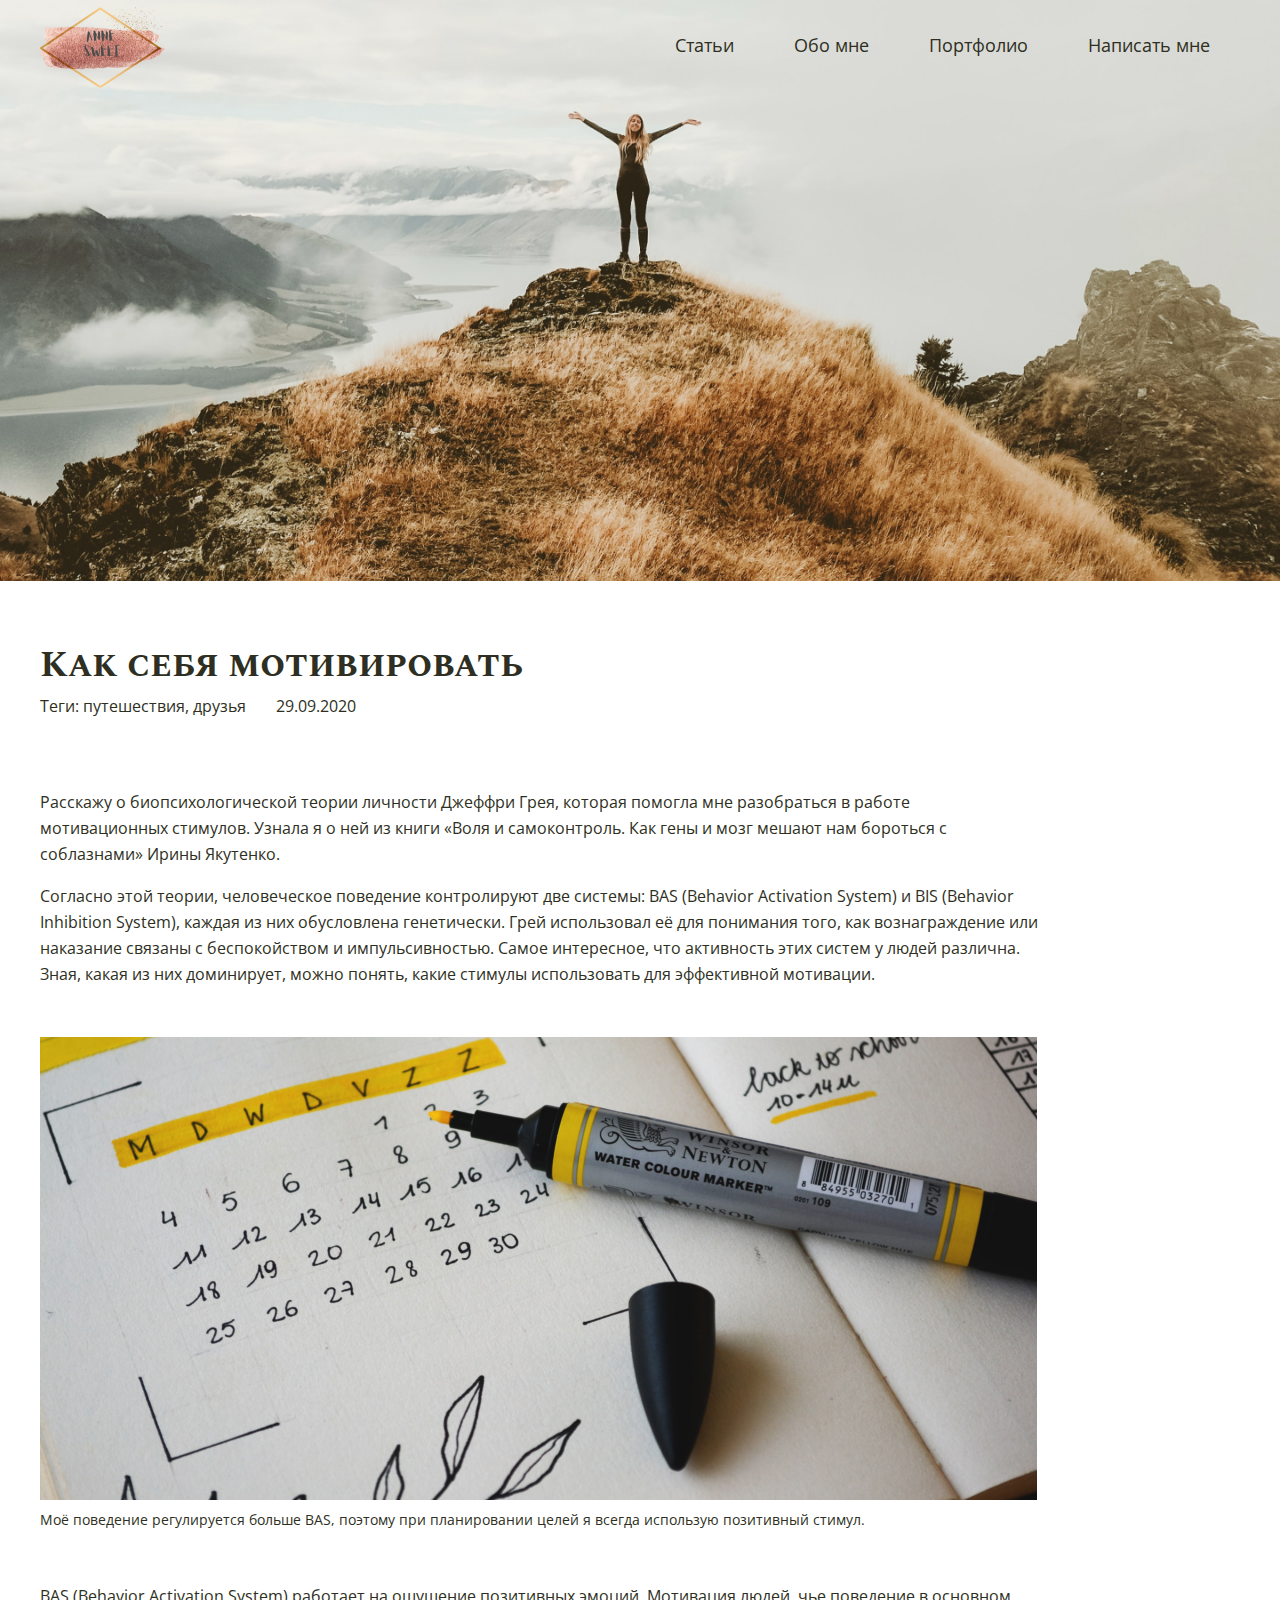
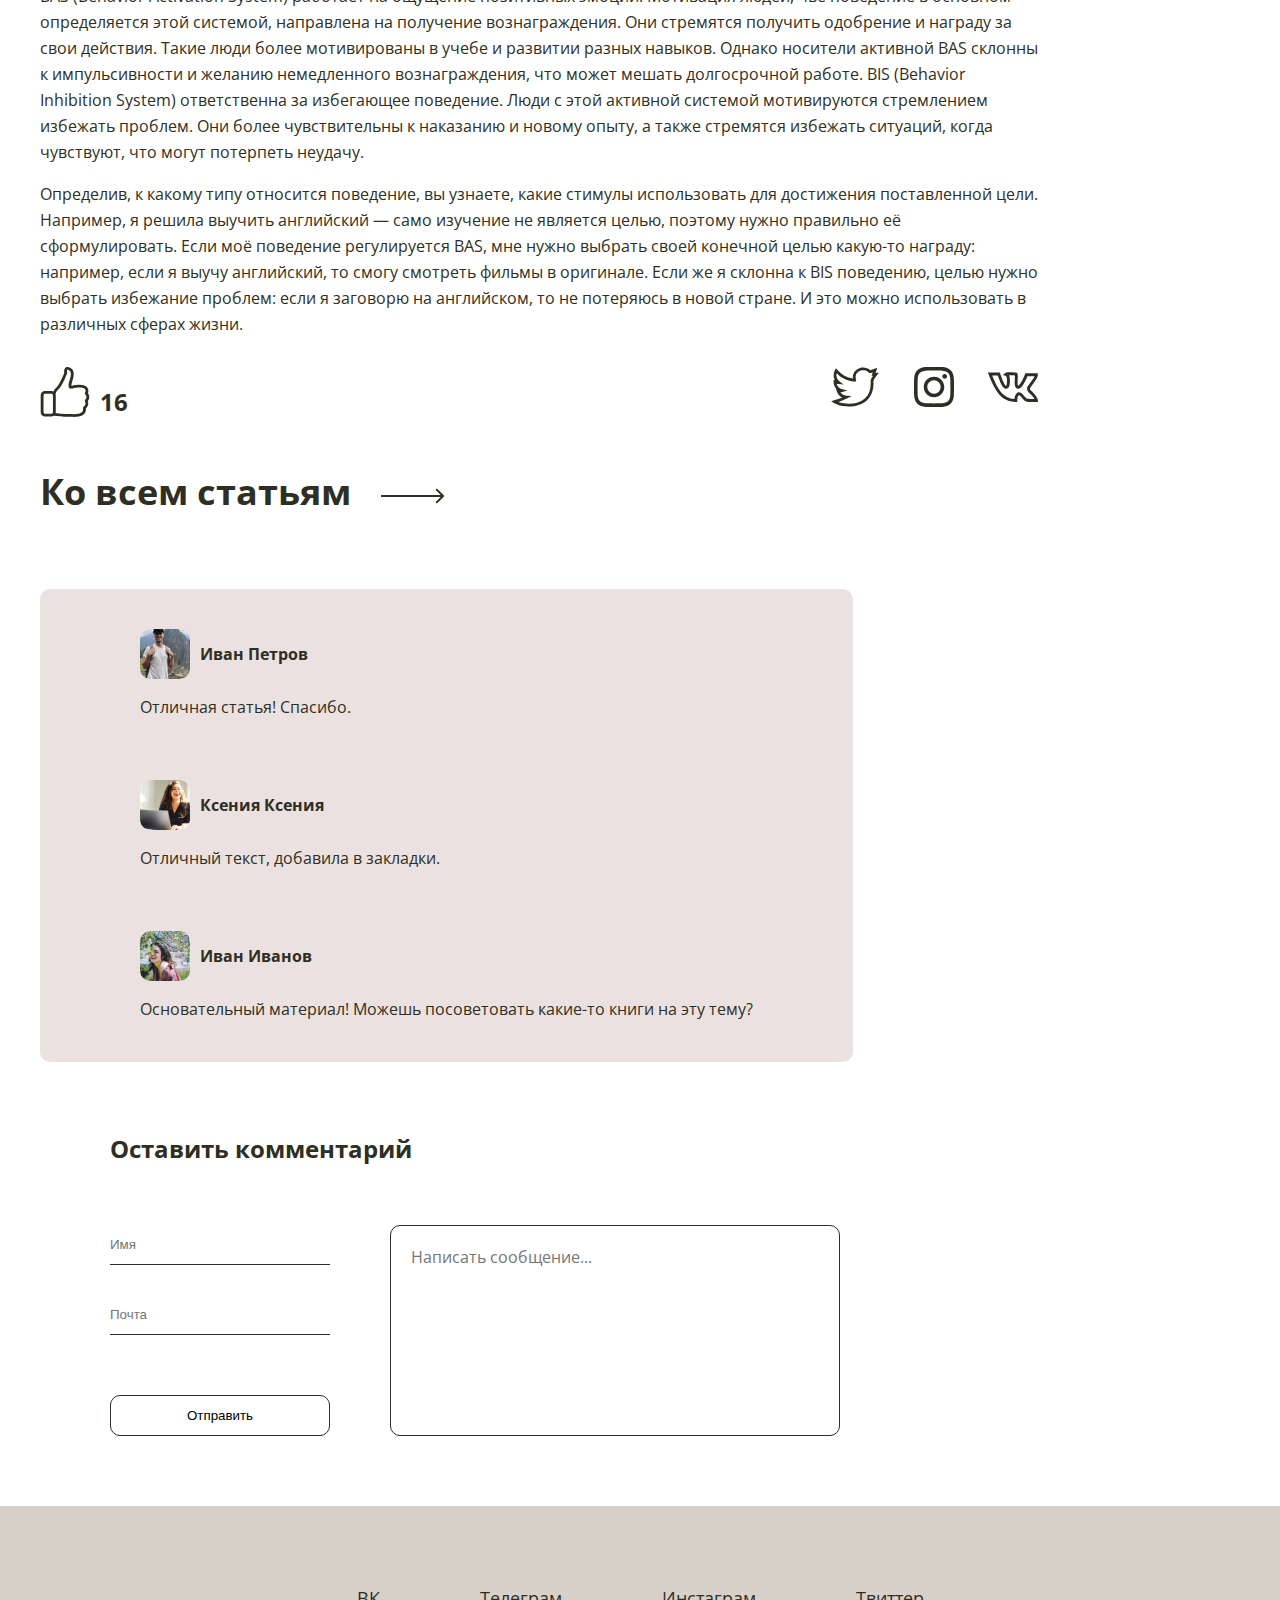
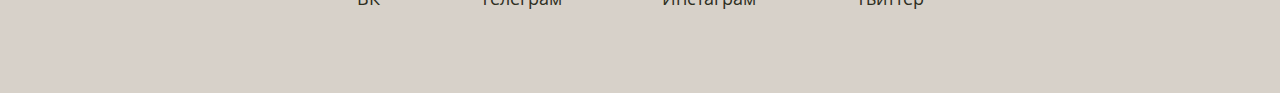
==== commit 9bb969a8: "comments and form checking" ====
--- a/article1.html
+++ b/article1.html
@@ -6,6 +6,7 @@
     <title>Как себя мотивировать</title>
     <link rel="stylesheet" href="./article1-style.css">
     <link href="https://fonts.googleapis.com/css2?family=Open+Sans:ital,wght@0,400;0,700;1,400&family=Spectral+SC:wght@700&display=swap" rel="stylesheet">
+    <link rel="shortcut icon" href="./favicon.ico" type="image/x-icon">
     <script src="./article1.js" defer></script>
 </head>
 <body>
@@ -72,19 +73,19 @@
                 </a>
 
                 <div class="sharing-sm">
-                    <a href="https://twitter.com/thealekzzz">
+                    <a href="https://twitter.com/thealekzzz" target="_blank">
                         <svg class="sharing-sm-item" width="50" height="40" viewBox="0 0 50 42" fill="none" xmlns="http://www.w3.org/2000/svg">
                             <path d="M50 6.05512C46.8548 6.20008 46.9234 6.18826 46.5679 6.21801L48.4306 0.898417C48.4306 0.898417 42.6163 3.03732 41.1423 3.41993C37.2711 -0.0594536 31.517 -0.213186 27.4033 2.3152C24.0345 4.38619 22.2263 7.94264 22.8294 12.0995C16.2731 11.1897 10.7491 8.08187 6.38771 2.84277L5.00832 1.18604L3.97758 3.0789C2.67487 5.47071 2.24228 8.20547 2.75917 10.7792C2.97127 11.8352 3.33176 12.8422 3.8311 13.7852L2.64778 13.3267L2.5074 15.3039C2.36511 17.3123 3.03383 19.6568 4.29649 21.5748C4.65202 22.115 5.10979 22.7082 5.69 23.2934L5.07851 23.1995L5.82466 25.4651C6.80542 28.4417 8.84247 30.7446 11.4861 32.0248C8.8459 33.1452 6.7131 33.8601 3.2074 35.0133L0 36.0676L2.96249 37.6874C4.09203 38.305 8.08334 40.3676 12.027 40.9863C20.7931 42.3611 30.6629 41.2415 37.3074 35.2574C42.9039 30.217 44.7403 23.0473 44.3588 15.5861C44.3012 14.4566 44.6106 13.3786 45.2301 12.5512C46.471 10.8944 49.9924 6.06619 50 6.05512ZM42.8875 10.7964C41.8587 12.1701 41.3433 13.9245 41.4356 15.7357C41.8205 23.2617 39.7728 29.0982 35.3489 33.0823C30.1811 37.7366 21.8456 39.5634 12.4805 38.0944C10.7845 37.8285 9.03168 37.233 7.58095 36.6383C10.5202 35.627 12.7899 34.7256 16.4555 32.9907L21.5725 30.5687L15.9229 30.2071C13.2168 30.0339 10.9634 28.7224 9.57832 26.5931C10.3138 26.5503 11.0229 26.4313 11.729 26.2345L17.1173 24.7338L11.684 23.4032C9.04388 22.7566 7.53899 21.177 6.74133 19.9654C6.21757 19.1693 5.8754 18.3537 5.67017 17.6018C6.2149 17.7479 6.85005 17.8521 7.8743 17.9535L12.9032 18.451L8.91876 15.3428C6.04782 13.1035 4.89731 9.73936 5.74074 6.50526C14.7007 15.7986 25.2209 15.1002 26.2798 15.3458C26.0467 13.0818 26.0406 13.0765 25.9796 12.8609C24.6235 8.067 27.5955 5.63284 28.936 4.80886C31.736 3.08805 36.1805 2.82865 39.2589 5.66374C39.9239 6.27561 40.823 6.51632 41.6645 6.30728C42.4198 6.11959 43.0397 5.92085 43.6466 5.70455L42.3832 9.31249L43.996 9.31364C43.6916 9.72181 43.3266 10.2105 42.8875 10.7964Z" fill="#2E2F22"/>
                         </svg>
                     </a>
-                    <a href="https://www.instagram.com/the_alekzzz/">
+                    <a href="https://www.instagram.com/the_alekzzz/" target="_blank">
                         <svg class="sharing-sm-item" width="40" height="40" viewBox="0 0 50 50" fill="none" xmlns="http://www.w3.org/2000/svg">
                             <path d="M25 4.50625C31.675 4.50625 32.4667 4.53125 35.1042 4.65208C41.8792 4.96042 45.0437 8.175 45.3521 14.9C45.4729 17.5354 45.4958 18.3271 45.4958 25.0021C45.4958 31.6792 45.4708 32.4688 45.3521 35.1042C45.0417 41.8229 41.8854 45.0437 35.1042 45.3521C32.4667 45.4729 31.6792 45.4979 25 45.4979C18.325 45.4979 17.5333 45.4729 14.8979 45.3521C8.10625 45.0417 4.95833 41.8125 4.65 35.1021C4.52917 32.4667 4.50417 31.6771 4.50417 25C4.50417 18.325 4.53125 17.5354 4.65 14.8979C4.96042 8.175 8.11667 4.95833 14.8979 4.65C17.5354 4.53125 18.325 4.50625 25 4.50625ZM25 0C18.2104 0 17.3604 0.0291667 14.6937 0.15C5.61458 0.566667 0.56875 5.60417 0.152083 14.6917C0.0291667 17.3604 0 18.2104 0 25C0 31.7896 0.0291667 32.6417 0.15 35.3083C0.566667 44.3875 5.60417 49.4333 14.6917 49.85C17.3604 49.9708 18.2104 50 25 50C31.7896 50 32.6417 49.9708 35.3083 49.85C44.3792 49.4333 49.4375 44.3958 49.8479 35.3083C49.9708 32.6417 50 31.7896 50 25C50 18.2104 49.9708 17.3604 49.85 14.6937C49.4417 5.62292 44.3979 0.56875 35.3104 0.152083C32.6417 0.0291667 31.7896 0 25 0ZM25 12.1625C17.9104 12.1625 12.1625 17.9104 12.1625 25C12.1625 32.0896 17.9104 37.8396 25 37.8396C32.0896 37.8396 37.8375 32.0917 37.8375 25C37.8375 17.9104 32.0896 12.1625 25 12.1625ZM25 33.3333C20.3979 33.3333 16.6667 29.6042 16.6667 25C16.6667 20.3979 20.3979 16.6667 25 16.6667C29.6021 16.6667 33.3333 20.3979 33.3333 25C33.3333 29.6042 29.6021 33.3333 25 33.3333ZM38.3458 8.65625C36.6875 8.65625 35.3438 10 35.3438 11.6562C35.3438 13.3125 36.6875 14.6562 38.3458 14.6562C40.0021 14.6562 41.3437 13.3125 41.3437 11.6562C41.3437 10 40.0021 8.65625 38.3458 8.65625Z" fill="#2E2F22"/>
                         </svg>
                             
                     </a>
                     
-                    <a href="https://vk.com/thealekzzz">
+                    <a href="https://vk.com/thealekzzz" target="_blank">
                         <svg class="sharing-sm-item" width="50" height="40" viewBox="0 0 50 30" fill="none" xmlns="http://www.w3.org/2000/svg">
                             <path d="M44.5058 19.8928L44.4787 19.8676C44.0518 19.4736 42.7441 18.201 42.3032 17.6448C41.7855 16.9509 41.9049 16.4962 42.2929 15.8149C42.7831 14.9539 43.7653 13.6332 44.8048 12.2348C48.1343 7.75707 50.2839 4.65724 49.8414 2.4554L49.603 1.27932L37.307 1.28466C37.2639 1.40063 36.6223 4.21932 33.9146 9.01898C31.9512 12.4991 30.6634 13.5924 30.2098 13.7854L30.1396 13.7641C29.992 13.5817 29.7341 13.0896 29.628 11.8213C29.5174 10.4926 29.6155 8.88394 29.7104 7.3283C29.8215 5.50411 29.9172 3.92863 29.6879 2.80139L29.3145 0.96499C28.8632 0.892893 27.2111 0.255455 22.6078 0.207009C18.6226 0.166191 17.4519 0.74183 16.877 1.24919L14.9754 2.92727L17.379 3.73599C18.2938 4.04384 18.5974 4.39899 18.8465 6.15947C19.0091 7.30694 19.0941 9.23527 18.9186 10.9568C18.6665 13.4253 18.0619 13.8846 18.0306 13.909C17.9264 13.8736 17.0433 13.4871 15.5102 10.2458C14.4467 7.99778 13.5144 5.33855 12.833 3.39686C12.0533 1.17327 12.1937 1.64668 11.7981 0.596108L-0.0976562 0.595727L0.672151 2.587C3.88146 10.8966 6.82603 17.3858 10.7666 22.0466C15.1203 27.196 20.5311 29.8923 27.8195 29.8923H29.2843V28.4274C29.2843 27.058 29.3976 26.0719 29.6406 25.3242C29.789 24.8687 29.9862 24.4922 30.1934 24.0974C30.5009 23.516 30.8015 23.2669 30.9655 23.2299C31.1143 23.1959 31.3759 23.305 31.6659 23.5213C32.4982 24.142 33.1589 24.9576 33.8586 25.8212C34.8679 27.0675 35.9116 28.3557 37.5676 29.1991C38.4724 29.66 40.1311 29.8927 41.0439 29.8927C41.2854 29.8927 49.8918 29.8923 49.9024 29.8923L49.8395 28.3672C49.7457 26.0867 47.9508 23.2352 44.5058 19.8928ZM41.1008 26.9626H41.0771C40.4477 26.9729 39.2464 26.7665 38.897 26.5887C37.7961 26.028 37.0267 25.0777 36.1352 23.9776C35.3528 23.0113 34.5437 22.0122 33.4172 21.1726C32.5062 20.4932 31.6788 20.2945 31.0219 20.2945C30.7595 20.2945 30.5237 20.3261 30.3216 20.3719C29.559 20.5436 28.4684 21.0921 27.6013 22.7321C27.3568 23.1986 27.0794 23.727 26.8548 24.4182C26.6194 25.1414 26.4729 25.9452 26.4031 26.9229C20.9107 26.6109 16.6249 24.438 13.0039 20.1552C9.63747 16.1731 6.98892 10.6032 4.18397 3.52428C4.38691 3.52428 9.47229 3.52504 9.77251 3.52504C9.86444 3.78329 9.96363 4.06635 10.0689 4.36618C10.8032 6.46084 11.8092 9.32911 12.9944 11.7751C14.6916 15.2778 16.2415 16.8399 18.0195 16.8399C18.9072 16.8399 19.7033 16.4638 20.3217 15.7515C21.2033 14.7365 21.7152 13.061 21.8869 10.6292C22.0223 8.71151 21.8964 6.80149 21.7476 5.74901C21.6248 4.88307 21.4497 3.97403 21.0225 3.15959C22.8432 3.07757 25.2812 3.20727 26.8258 3.42891C26.9661 4.19338 26.8746 5.69599 26.7861 7.14977C26.5721 10.6616 26.3512 14.2856 28.2101 15.9812C28.537 16.2795 28.8838 16.4393 28.8937 16.4458L29.8398 16.7361C30.2048 16.6236 32.3193 17.6963 36.3232 10.7089C37.6061 8.47004 38.8005 5.89016 39.4437 4.2052C40.9352 4.20215 46.0168 4.20787 46.6138 4.20863C45.7681 6.06983 43.7638 8.72448 42.4538 10.4865C41.3117 12.0223 40.3256 13.3487 39.7469 14.3649C38.6719 16.2528 38.8528 17.9355 39.9724 19.4198L39.9899 19.4427C40.6148 20.238 42.1578 21.7105 42.4779 22.0073C44.7965 24.2583 45.9138 25.8754 46.4456 26.9622H41.1008V26.9626Z" fill="#2E2F22"/>
                         </svg>   
@@ -94,7 +95,7 @@
             </div>
 
             <a href="./index.html#articles" class="back">
-                Ко всем статьям
+                <span>Ко всем статьям</span>
                 <svg width="64" height="16" viewBox="0 0 64 16" fill="none" xmlns="http://www.w3.org/2000/svg">
                     <path d="M62.7796 8.70711C63.1702 8.31658 63.1702 7.68342 62.7796 7.29289L56.4157 0.928932C56.0252 0.538408 55.392 0.538408 55.0015 0.928932C54.6109 1.31946 54.6109 1.95262 55.0015 2.34315L60.6583 8L55.0015 13.6569C54.6109 14.0474 54.6109 14.6805 55.0015 15.0711C55.392 15.4616 56.0252 15.4616 56.4157 15.0711L62.7796 8.70711ZM0 9H62.0725V7H0V9Z" fill="#2E2F22"/>
                 </svg>
@@ -136,18 +137,18 @@
             </div>
         </div>
 
-        <form action="https://echo.htmlacademy.ru/courses" method="post" class="form">
+        <form class="form">
             <div class="form-title">Оставить комментарий</div>
             
             <div class="form-inner">
                 <div class="form-left">
                     <input type="text" name="name" class="form-name form-item" placeholder="Имя" required>
                     <input type="email" name="email" class="form-email form-item" placeholder="Почта" required>
-                    <input type="button" name='submit' value="Отправить" class="rounded submit-button">
+                    <input type="submit" name='submit' value="Отправить" class="rounded submit-button">
                 </div>
 
                 <div class="form-right">
-                    <textarea  min="10" max="200" class="form-message rounded" name="message" placeholder="Написать сообщение..."></textarea>
+                    <textarea  minlength="10" maxlength="200" class="form-message rounded" name="message" placeholder="Написать сообщение..." required></textarea>
                 </div>
             </div>
         
@@ -158,10 +159,10 @@
 
     <footer class="footer">
 
-        <a href="https://vk.com/thealekzzz" class="footer-item footer-vk">ВК</a>
-        <a href="https://t.me/TheAlekzZz" class="footer-item footer-telegram">Телеграм</a>
-        <a href="https://www.instagram.com/the_alekzzz/" class="footer-item footer-instagram">Инстаграм</a>
-        <a href="https://twitter.com/thealekzzz" class="footer-item footer-twitter">Твиттер</a>
+        <a href="https://vk.com/thealekzzz" class="footer-item footer-vk" target="_blank">ВК</a>
+        <a href="https://t.me/TheAlekzZz" class="footer-item footer-telegram" target="_blank">Телеграм</a>
+        <a href="https://www.instagram.com/the_alekzzz/" class="footer-item footer-instagram" target="_blank">Инстаграм</a>
+        <a href="https://twitter.com/thealekzzz" class="footer-item footer-twitter" target="_blank">Твиттер</a>
 
     </footer>
 
--- a/article1-style.css
+++ b/article1-style.css
@@ -153,6 +153,11 @@
     cursor: pointer;
 }
 
+.sharing-likes-number {
+    font-weight: 700;
+    margin-bottom: 2px;
+}
+
 .sharing-sm-item {
     margin-left: 30px;
 }
@@ -167,6 +172,16 @@
     line-height: 49px;
     cursor: pointer;
     width: fit-content;
+    
+}
+
+.back span {
+    border-bottom: 3px solid transparent;
+    transition: border-bottom 0.2s;
+}
+
+.back span:hover {
+    border-bottom: 3px solid #2E2F22;
 }
 
 .back svg {
@@ -200,6 +215,14 @@
 
 .reviews-item:last-child .reviews-item-content {
     margin-bottom: 0;
+}
+
+.added-review {
+    background-color: #ffcccc;
+    display: flex;
+    justify-content: center;
+    align-items: center;
+    font-weight: 700;
 }
 
 /* ФОРМА */
@@ -247,7 +270,7 @@
     height: 100%;
     border: 1px solid #2E2F22;
     resize: none;
-    padding: 10px;
+    padding: 20px;
     box-sizing: border-box;
     font-family: Open Sans;
     font-size: 16px;
